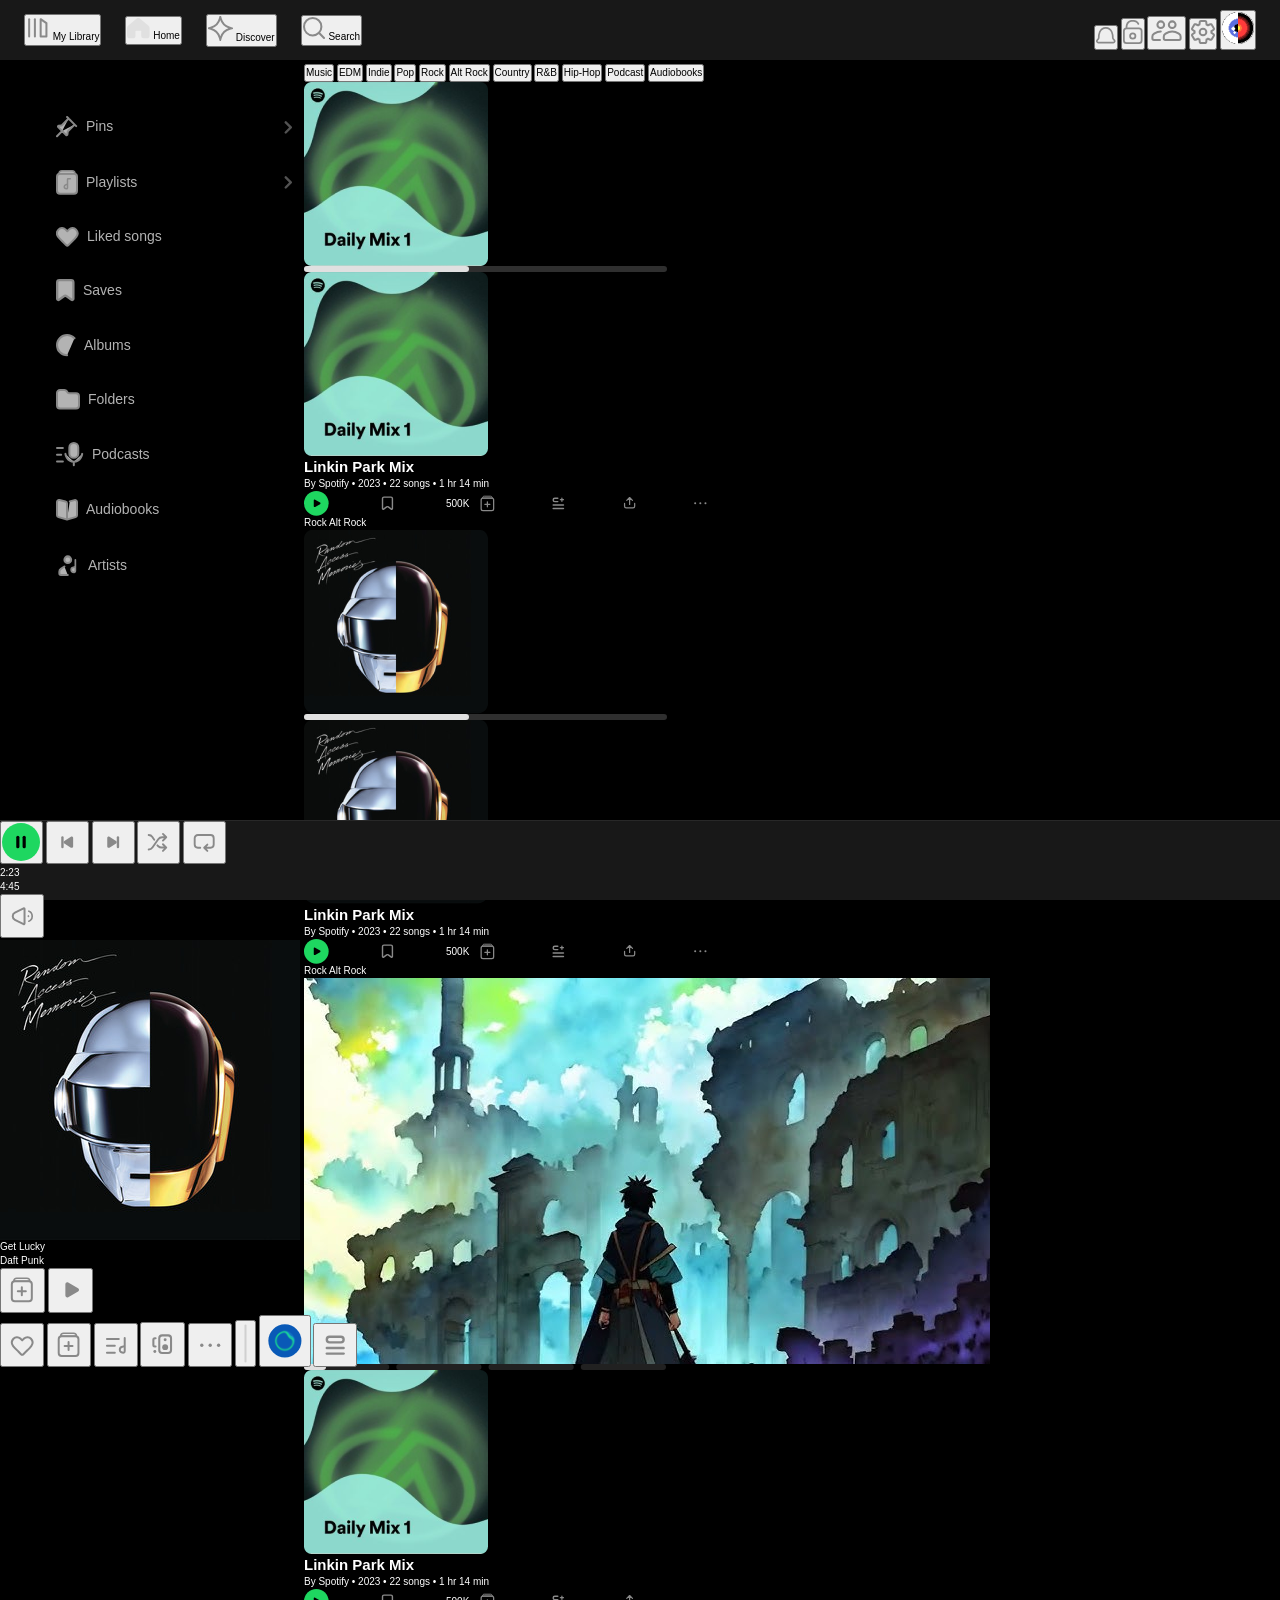
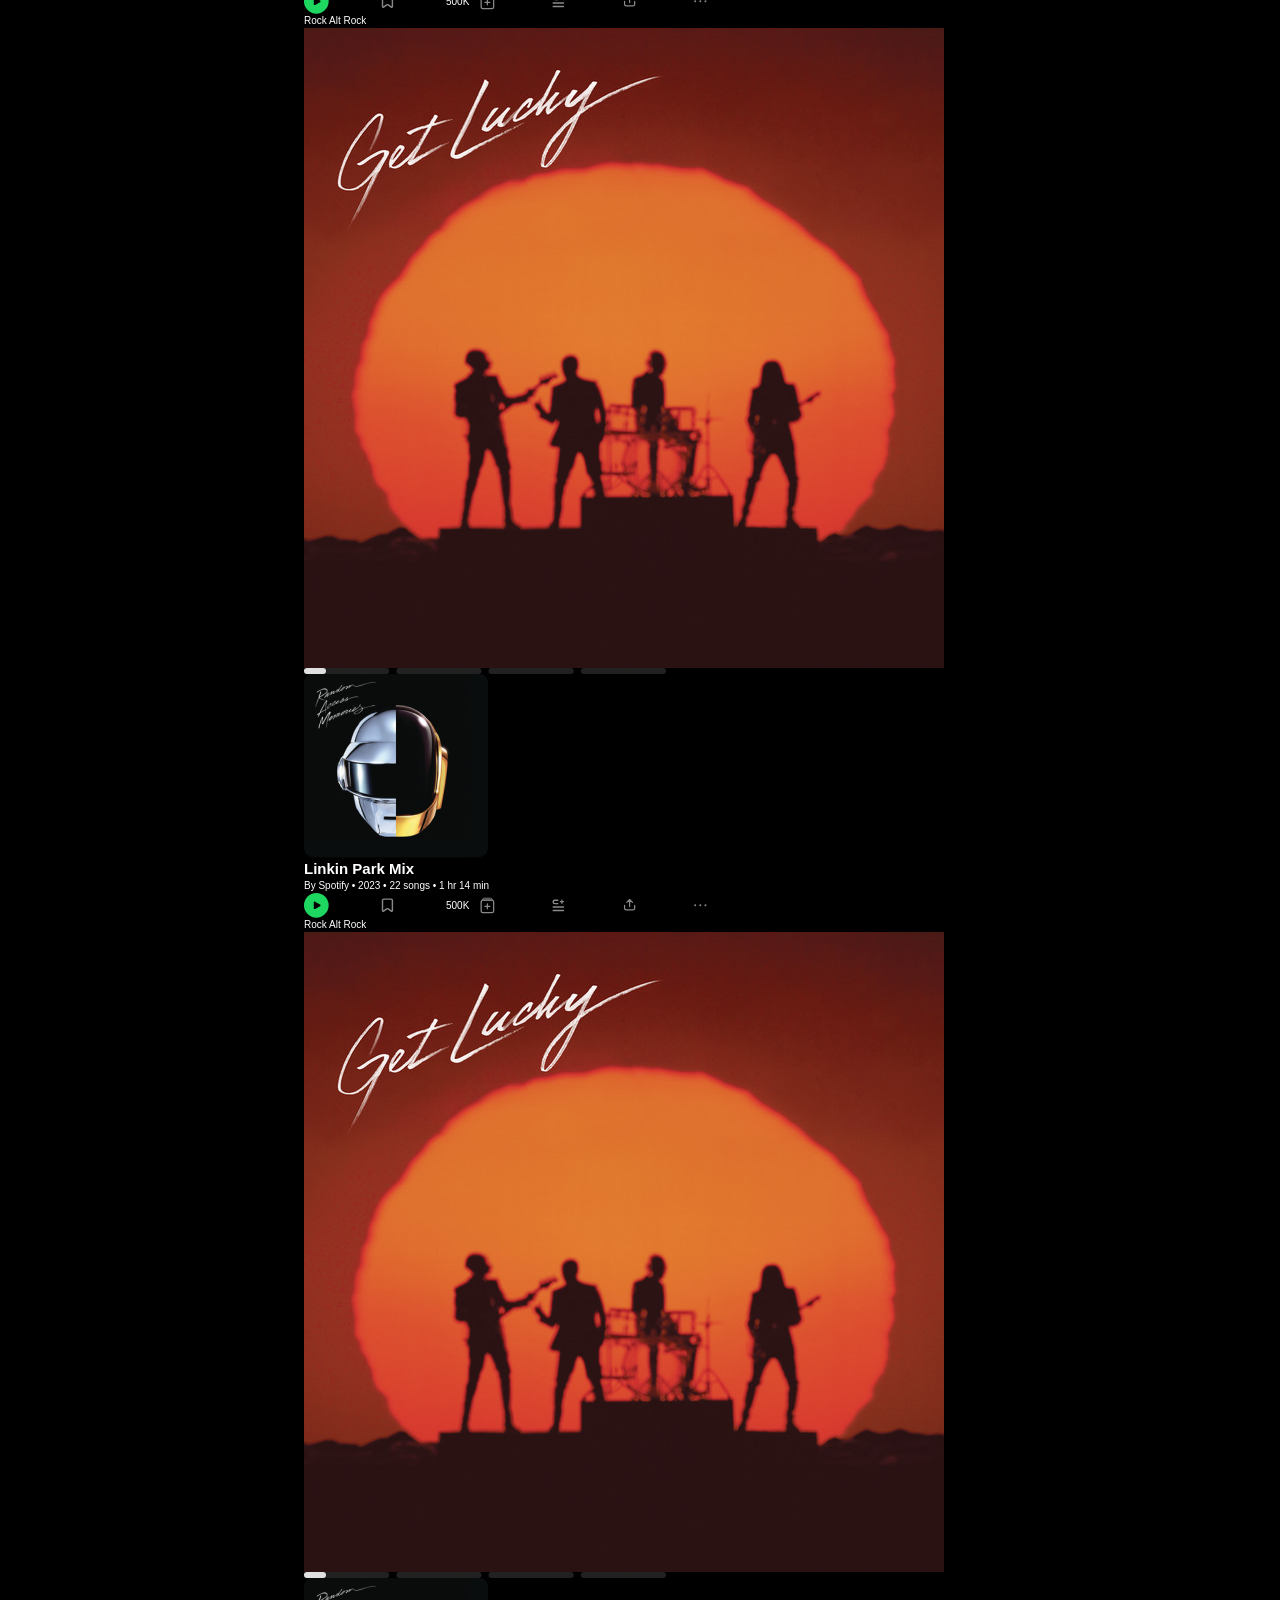
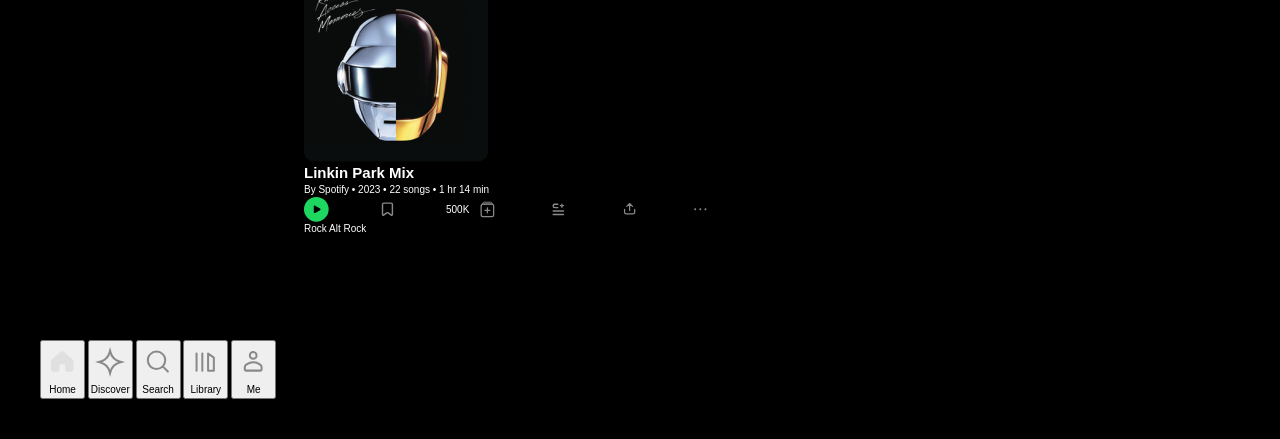
==== Discover.html @ 5c9a4690 "merge liked songs" ====
<!doctype html>
<html lang="en">

<head>
    <meta charset="UTF-8">
    <meta name="viewport" content="width=device-width, initial-scale=1.0">
    <title>Spotify Markup</title>
    <link rel="stylesheet" href="styles/main.css">
</head>

<body>

    <div class="app">
        <!-- header -->
        <header class="header">
            <nav class="header-nav">
                <ul class="header-list">

                    <li class="header-item">
                        <button class="header-button" onclick="window.location.href='MyLibrary.html'">
                            <span class="header-icon">
                                <svg width="24" height="24" viewBox="0 0 24 24" fill="none"
                                    xmlns="http://www.w3.org/2000/svg">
                                    <path d="M3.14307 3.14307V20.4299" stroke="#898989" stroke-width="2.02054"
                                        stroke-linecap="round" stroke-linejoin="round" />
                                    <path d="M8.9054 3.14307V20.4299" stroke="#898989" stroke-width="2.02054"
                                        stroke-linecap="round" stroke-linejoin="round" />
                                    <path d="M14.6676 20.4299V3.14307L20.4299 7.13234V20.4299H14.6676Z" stroke="#898989"
                                        stroke-width="2.02054" stroke-linecap="round" stroke-linejoin="round" />
                                </svg>
                                <span class=" header-text">My Library</span>
                            </span>
                        </button>
                    </li>

                    <li class="header-item">   
                        <button class="header-button" onclick="window.location.href='index.html'">
                            <span class="header-icon">
                                <svg width="23" height="21" viewBox="0 0 23 21" fill="none"
                                    xmlns="http://www.w3.org/2000/svg">
                                    <path
                                        d="M1.17865 9.98612V17.4946C1.17865 18.4245 1.93251 19.1784 2.86243 19.1784H6.23C6.79618 19.2071 7.27095 18.7557 7.27095 18.1888V13.2814C7.27095 12.3557 8.01818 11.6037 8.94384 11.5977L13.7314 11.5667C14.6655 11.5607 15.426 12.3163 15.426 13.2505V18.2717C15.426 18.7724 15.832 19.1784 16.3327 19.1784H19.7003C20.6302 19.1784 21.3841 18.4245 21.3841 17.4946V9.98612C21.3841 9.49083 21.166 9.02066 20.7879 8.70074L12.369 1.57704C11.7412 1.04583 10.8215 1.04583 10.1937 1.57704L1.77481 8.70074C1.39671 9.02066 1.17865 9.49083 1.17865 9.98612Z"
                                        fill="#E0E0E0" stroke="#E0E0E0" stroke-width="2.3573" stroke-linecap="round"
                                        stroke-linejoin="round" />
                                </svg>
                                <span class="header-text">Home</span>
                            </span>
                        </button>
                    </li>

                    <li class="header-item">
                        <button class="header-button" onclick="window.location.href='Discover.html'">
                            <span class="header-icon">
                                <svg width="25" height="25" viewBox="0 0 25 25" fill="none"
                                    xmlns="http://www.w3.org/2000/svg">
                                    <path
                                        d="M12.8042 21.8062C14.0298 17.441 17.441 14.0298 21.8062 12.8042L23.6011 12.3003L21.8062 11.7964C17.441 10.5708 14.0298 7.1596 12.8042 2.79443L12.3003 0.999512L11.7964 2.79443C10.5708 7.1596 7.1596 10.5708 2.79443 11.7964L0.999512 12.3003L2.79443 12.8042C7.1596 14.0298 10.5708 17.441 11.7964 21.8062L12.3003 23.6011L12.8042 21.8062Z"
                                        stroke="#898989" stroke-width="2" />
                                </svg>
                                <span class="header-text">Discover</span>
                            </span>
                        </button>
                    </li>

                    <li class="header-item">
                        <button class="header-button" onclick="window.location.href='search.html'">
                            <span class="header-icon">
                                <svg width="23" height="23" viewBox="0 0 23 23" fill="none"
                                    xmlns="http://www.w3.org/2000/svg">
                                    <path
                                        d="M15.9159 15.7929C17.4535 14.2244 18.4016 12.0759 18.4016 9.70591C18.4016 4.90343 14.5084 1.01025 9.70594 1.01025C4.90346 1.01025 1.01028 4.90343 1.01028 9.70591C1.01028 14.5084 4.90346 18.4016 9.70594 18.4016C12.1385 18.4016 14.3377 17.4027 15.9159 15.7929ZM15.9159 15.7929L21.0103 21.0103"
                                        stroke="#898989" stroke-width="2.02054" stroke-linecap="round" />
                                </svg>
                                <span class="header-text">Search</span>
                            </span>
                        </button>
                    </li>

                </ul>
            </nav>
            <div class="header-icons">
                <button class="icon-button">
                    <svg width="20" height="17" viewBox="0 0 20 17" fill="none" xmlns="http://www.w3.org/2000/svg">
                        <path
                            d="M17.305 15.575H2.24935C1.0597 15.575 0.409813 14.1875 1.17141 13.2736L2.42592 11.7682C2.64129 11.5097 2.74882 11.1829 2.74555 10.8465C2.7249 8.7271 3.09697 0.841919 9.77719 0.841919C16.4574 0.841919 16.8295 8.7271 16.8088 10.8465C16.8056 11.1829 16.9131 11.5097 17.1285 11.7682L18.383 13.2736C19.1446 14.1875 18.4947 15.575 17.305 15.575Z"
                            stroke="#898989" stroke-width="1.6838" stroke-linecap="round" stroke-linejoin="round" />
                    </svg>
                </button>

                <button class="icon-button lock-btn">
                    <svg width="20" height="24" viewBox="0 0 20 24" fill="none" xmlns="http://www.w3.org/2000/svg">
                        <path
                            d="M14.5457 4.26552C14.7544 4.70905 15.2832 4.89939 15.7267 4.69066C16.1702 4.48192 16.3606 3.95316 16.1518 3.50963L14.5457 4.26552ZM3.61666 7.98816C4.49277 7.84598 4.49283 7.84638 4.49289 7.84675C4.49291 7.84684 4.49296 7.84719 4.49299 7.84737C4.49305 7.84773 4.49309 7.84799 4.49312 7.84814C4.49316 7.84844 4.49314 7.84833 4.49306 7.84781C4.4929 7.84676 4.49249 7.84408 4.49187 7.83981C4.49063 7.83128 4.48854 7.81644 4.48589 7.79571C4.48057 7.75421 4.47303 7.68935 4.46549 7.60449C4.45037 7.43439 4.43548 7.18627 4.43819 6.88671C4.44366 6.28146 4.52078 5.49832 4.79016 4.73233C5.05715 3.97315 5.50453 3.25206 6.24453 2.71568C6.98229 2.18093 8.08614 1.77515 9.7633 1.77515V0C7.79098 0 6.30174 0.481792 5.20273 1.27839C4.10595 2.07338 3.47285 3.12744 3.11555 4.1434C2.76065 5.15256 2.66967 6.14457 2.66311 6.87067C2.6598 7.2368 2.67792 7.5434 2.69731 7.76162C2.70702 7.87092 2.71711 7.95861 2.72511 8.02113C2.72911 8.0524 2.7326 8.07743 2.73528 8.09577C2.73661 8.10494 2.73774 8.11244 2.73863 8.11822C2.73908 8.12111 2.73947 8.12357 2.73979 8.12559C2.73995 8.1266 2.74009 8.1275 2.74022 8.1283C2.74028 8.12869 2.74036 8.1292 2.74039 8.1294C2.74047 8.12989 2.74055 8.13034 3.61666 7.98816ZM9.7633 1.77515C11.2681 1.77515 12.31 2.10211 13.0382 2.55229C13.7643 3.00119 14.2364 3.60832 14.5457 4.26552L16.1518 3.50963C15.7204 2.59289 15.0353 1.70001 13.9716 1.0424C12.91 0.386066 11.5295 0 9.7633 0V1.77515Z"
                            fill="#898989" />
                        <path
                            d="M15.9763 8.43188H3.55029C2.07971 8.43188 0.887573 9.62403 0.887573 11.0946V20.4141C0.887573 21.8847 2.07971 23.0768 3.55029 23.0768H15.9763C17.4469 23.0768 18.639 21.8847 18.639 20.4141V11.0946C18.639 9.62403 17.4469 8.43188 15.9763 8.43188Z"
                            stroke="#898989" stroke-width="1.77515" />
                        <circle cx="9.76331" cy="15.9763" r="2.66272" stroke="#898989" stroke-width="1.77515" />
                    </svg>
                </button>

                <button class="icon-button">
                    <svg width="35" height="26" viewBox="0 0 35 26" fill="none" xmlns="http://www.w3.org/2000/svg">
                        <path
                            d="M26.5729 6.73524C26.5729 8.5951 25.0652 10.1028 23.2054 10.1028C21.3455 10.1028 19.8378 8.5951 19.8378 6.73524C19.8378 4.87539 21.3455 3.36768 23.2054 3.36768C25.0652 3.36768 26.5729 4.87539 26.5729 6.73524Z"
                            stroke="#898989" stroke-width="2.02054" />
                        <path
                            d="M16.286 15.8383L17.0358 15.3384C18.8628 14.1204 21.0095 13.4705 23.2053 13.4705C25.4012 13.4705 27.5478 14.1204 29.3749 15.3384L30.1247 15.8383C31.0615 16.4629 31.6242 17.5143 31.6242 18.6403V20.3178C31.6242 21.1858 30.9206 21.8894 30.0527 21.8894H23.2053H16.3579C15.49 21.8894 14.7864 21.1858 14.7864 20.3178V18.6403C14.7864 17.5143 15.3491 16.4629 16.286 15.8383Z"
                            stroke="#898989" stroke-width="2.02054" stroke-linecap="round" stroke-linejoin="round" />
                        <path
                            d="M15.1541 6.73524C15.1541 8.5951 13.6464 10.1028 11.7865 10.1028C9.92666 10.1028 8.41895 8.5951 8.41895 6.73524C8.41895 4.87539 9.92666 3.36768 11.7865 3.36768C13.6464 3.36768 15.1541 4.87539 15.1541 6.73524Z"
                            stroke="#898989" stroke-width="2.02054" />
                        <path
                            d="M11.7865 13.4705C9.59068 13.4705 7.44399 14.1204 5.61695 15.3384L4.86716 15.8383C3.93031 16.4629 3.36758 17.5143 3.36758 18.6403V20.3178C3.36758 21.1858 4.07118 21.8894 4.93912 21.8894H11"
                            stroke="#898989" stroke-width="2.02054" stroke-linecap="round" stroke-linejoin="round" />
                    </svg>
                </button>

                <button class="icon-button">
                    <svg width="24" height="24" viewBox="0 0 24 24" fill="none" xmlns="http://www.w3.org/2000/svg">
                        <path
                            d="M14.1164 1H9.88363C9.60145 1 9.35689 1.09167 9.14995 1.275C8.94302 1.45833 8.82074 1.6875 8.78312 1.9625L8.4445 4.52C8.19994 4.61167 7.96968 4.72167 7.75371 4.85C7.537 4.97833 7.32517 5.11583 7.11824 5.2625L4.66325 4.2725C4.39988 4.18083 4.13651 4.17167 3.87313 4.245C3.60976 4.31833 3.40283 4.47417 3.25233 4.7125L1.16418 8.26C1.01368 8.49833 0.966651 8.755 1.02309 9.03C1.07952 9.305 1.22062 9.525 1.44636 9.69L3.56273 11.2575C3.54392 11.3858 3.53451 11.5098 3.53451 11.6293V12.3718C3.53451 12.4906 3.54392 12.6142 3.56273 12.7425L1.44636 14.31C1.22062 14.475 1.07952 14.695 1.02309 14.97C0.966651 15.245 1.01368 15.5017 1.16418 15.74L3.25233 19.2875C3.38402 19.5442 3.58606 19.7048 3.85846 19.7693C4.13161 19.8331 4.39988 19.8192 4.66325 19.7275L7.11824 18.7375C7.32517 18.8842 7.54151 19.0217 7.76726 19.15C7.993 19.2783 8.21875 19.3883 8.4445 19.48L8.78312 22.0375C8.82074 22.3125 8.94302 22.5417 9.14995 22.725C9.35689 22.9083 9.60145 23 9.88363 23H14.1164C14.3986 23 14.6431 22.9083 14.85 22.725C15.057 22.5417 15.1793 22.3125 15.2169 22.0375L15.5555 19.48C15.8001 19.3883 16.0307 19.2783 16.2474 19.15C16.4634 19.0217 16.6748 18.8842 16.8818 18.7375L19.3368 19.7275C19.6001 19.8192 19.8635 19.8283 20.1269 19.755C20.3902 19.6817 20.5972 19.5258 20.7477 19.2875L22.8358 15.74C22.9863 15.5017 23.0334 15.245 22.9769 14.97C22.9205 14.695 22.7794 14.475 22.5536 14.31L20.4373 12.7425C20.4561 12.6142 20.4655 12.4906 20.4655 12.3718V11.6293C20.4655 11.5098 20.4467 11.3858 20.4091 11.2575L22.5254 9.69C22.7512 9.525 22.8923 9.305 22.9487 9.03C23.0051 8.755 22.9581 8.49833 22.8076 8.26L20.7195 4.74C20.569 4.50167 20.3575 4.34107 20.0851 4.2582C19.812 4.17607 19.5437 4.18083 19.2803 4.2725L16.8818 5.2625C16.6748 5.11583 16.4585 4.97833 16.2327 4.85C16.007 4.72167 15.7813 4.61167 15.5555 4.52L15.2169 1.9625C15.1793 1.6875 15.057 1.45833 14.85 1.275C14.6431 1.09167 14.3986 1 14.1164 1Z"
                            stroke="#898989" stroke-width="2" />
                        <circle cx="3.34783" cy="3.34783" r="3.34783" transform="matrix(1 0 0 -1 8.65216 15.3478)"
                            stroke="#898989" stroke-width="2" />
                    </svg>
                </button>

                <button class="icon-button">
                    <svg width="32" height="32" viewBox="0 0 32 32" fill="none" xmlns="http://www.w3.org/2000/svg"
                        xmlns:xlink="http://www.w3.org/1999/xlink">
                        <rect width="32" height="32" rx="16" fill="url(#pattern0_7919_2040)" />
                        <defs>
                            <pattern id="pattern0_7919_2040" patternContentUnits="objectBoundingBox" width="1"
                                height="1">
                                <use xlink:href="#image0_7919_2040" transform="scale(0.00208333)" />
                            </pattern>
                            <image id="image0_7919_2040" width="480" height="480" preserveAspectRatio="none"
                                xlink:href="[data-uri]" />
                        </defs>
                    </svg>
                </button>
            </div>
        </header>
        <div class="layout">
            <!-- Sidebar -->
            <aside class="sidebar">
                <nav class="sidebar-nav">
                    <ul class="sidebar-list">

                        <li class="sidebar-item">
                            <button class="sidebar-link">
                                <span class="sidebar-icon">
                                    <svg width="22" height="22" viewBox="0 0 22 22" fill="none"
                                        xmlns="http://www.w3.org/2000/svg">
                                        <path
                                            d="M12.6064 2.5178L11.0885 0.999964M12.6064 2.5178L5.90599 9.21819C5.78288 9.3413 5.62208 9.41961 5.44925 9.44062L2.69595 9.77532C2.05135 9.85367 1.78005 10.6401 2.23921 11.0992L6.16776 15.0278M12.6064 2.5178L18.6777 8.58914M20.1956 10.107L18.6777 8.58914M18.6777 8.58914L11.9773 15.2895C11.8542 15.4126 11.7759 15.5734 11.7549 15.7463L11.4202 18.4996C11.3418 19.1442 10.5555 19.4155 10.0963 18.9563L6.16776 15.0278M6.16776 15.0278L0.999964 20.1956"
                                            stroke="#898989" stroke-width="2" stroke-linecap="round"
                                            stroke-linejoin="round" />
                                    </svg>
                                </span>
                                <span class="sidebar-text">Pins</span>
                                <span class="sidebar-right-icon">
                                    <svg width="17" height="17" viewBox="0 0 17 17" fill="none"
                                        xmlns="http://www.w3.org/2000/svg">
                                        <path d="M6.73515 13.4703L11.7865 8.41898L6.73515 3.36763" stroke="#898989"
                                            stroke-width="2.3573" stroke-linecap="round" stroke-linejoin="round" />
                                    </svg>
                                </span>
                            </button>
                        </li>

                        <li class="sidebar-item">
                            <button class="sidebar-link playlist-toggle">
                                <span class="sidebar-icon">
                                    <svg width="22" height="25" viewBox="0 0 22 25" fill="none"
                                        xmlns="http://www.w3.org/2000/svg">
                                        <rect width="20" height="20" rx="3" transform="matrix(1 0 0 -1 1 23.75)"
                                            stroke="#898989" stroke-width="2" stroke-linejoin="round" />
                                        <path
                                            d="M3 3.75H19C19 2.09315 17.6569 0.75 16 0.75H6C4.34315 0.75 3 2.09315 3 3.75Z"
                                            stroke="#898989" stroke-width="1.5" stroke-linejoin="round" />
                                        <path
                                            d="M11.5126 14.7059V9.375C11.5126 9.02982 11.7924 8.75 12.1376 8.75H14.254M11.5126 14.7059V17.7229C11.5126 18.2777 11.1187 18.7612 10.564 18.7489C9.60204 18.7275 8.25403 18.3937 8.25403 16.6912C8.25403 14.0441 11.5126 14.7059 11.5126 14.7059Z"
                                            stroke="#898989" stroke-width="1.5" stroke-linecap="round"
                                            stroke-linejoin="round" />
                                    </svg>
                                </span>
                                <span class="sidebar-text">Playlists</span>
                                <span class="sidebar-right-icon">
                                    <svg width="17" height="17" viewBox="0 0 17 17" fill="none"
                                        xmlns="http://www.w3.org/2000/svg">
                                        <path d="M6.73515 13.4703L11.7865 8.41898L6.73515 3.36763" stroke="#898989"
                                            stroke-width="2.3573" stroke-linecap="round" stroke-linejoin="round" />
                                    </svg>
                                </span>
                            </button>
                            <ul class="sidebar-submenu">

                                <li class="submenu-item">
                                    <img src="./assets/icons/sidebar 2.svg">
                                    <span>Chill stuff</span>
                                </li>

                                <li class="submenu-item">
                                    <img src="./assets/icons/sidebar 2.svg">
                                    <span>Rock n Roll</span>
                                </li>

                                <li class="submenu-item">
                                    <img src="./assets/icons/sidebar 2.svg">
                                    <span>The Jux Box</span>
                                </li>

                                <li class="submenu-item">
                                    <img src="./assets/icons/sidebar 2.svg">
                                    <span>Selected Linkin Park</span>
                                </li>

                                <li class="submenu-item">
                                    <img src="./assets/icons/sidebar 2.svg">
                                    <span>Vibe</span>
                                </li>

                            </ul>

                        <li class="sidebar-item">
                            <button class="sidebar-link" onclick="window.location.href='liked-song.html'"> 
                                <span class="sidebar-icon">
                                    <svg width="23" height="20" viewBox="0 0 23 20" fill="none"
                                        xmlns="http://www.w3.org/2000/svg">
                                        <path
                                            d="M13.1336 2.36517L11.2698 4.17112L9.40593 2.36518C7.45157 0.471504 4.31642 0.57606 2.49256 2.59574C0.7228 4.55551 0.47915 7.49092 2.08172 9.58963C2.27865 9.84753 2.47228 10.0945 2.65656 10.3206C3.823 11.7515 6.36801 14.2505 7.64315 15.5916C8.58524 16.5824 9.43207 17.4087 10.07 18.0106C10.7438 18.6462 11.7837 18.6323 12.4587 17.9981C13.6351 16.8927 15.439 15.171 16.7097 13.8346C17.9848 12.4935 18.7165 11.7515 19.883 10.3206C20.0672 10.0945 20.2609 9.84753 20.4578 9.58963C22.0604 7.49092 21.8167 4.55551 20.047 2.59574C18.2231 0.57606 15.088 0.471502 13.1336 2.36517Z"
                                            stroke="#898989" stroke-width="2.02054" stroke-linecap="round"
                                            stroke-linejoin="round" />
                                    </svg>
                                </span>
                                <span class="sidebar-text">Liked songs</span>
                            </button>
                        </li>

                        <li class="sidebar-item">
                            <button class="sidebar-link">
                                <span class="sidebar-icon">
                                    <svg width="19" height="23" viewBox="0 0 19 23" fill="none"
                                        xmlns="http://www.w3.org/2000/svg">
                                        <path
                                            d="M1.15979 3.47961V19.7834C1.15979 20.7268 2.22612 21.2756 2.99379 20.7272L7.93045 17.201C8.737 16.6249 9.82049 16.6249 10.627 17.201L15.5637 20.7272C16.3314 21.2756 17.3977 20.7268 17.3977 19.7834V3.47961C17.3977 2.19848 16.3591 1.15991 15.078 1.15991H3.47949C2.19836 1.15991 1.15979 2.19848 1.15979 3.47961Z"
                                            stroke="#898989" stroke-width="2.3197" />
                                    </svg>
                                </span>
                                <span class="sidebar-text">Saves</span>
                            </button>
                        </li>

                        <li class="sidebar-item">
                            <button class="sidebar-link">
                                <span class="sidebar-icon">
                                    <svg width="20" height="23" viewBox="0 0 20 23" fill="none"
                                        xmlns="http://www.w3.org/2000/svg">
                                        <circle cx="11.1131" cy="11.1131" r="2.75528" stroke="#898989"
                                            stroke-width="2.02054" />
                                        <path
                                            d="M11.113 21.2157C5.53339 21.2157 1.01025 16.6925 1.01025 11.113C1.01025 5.53339 5.53339 1.01025 11.113 1.01025C14.0256 1.01025 16.6503 2.24282 18.4941 4.21481"
                                            stroke="#898989" stroke-width="2.02054" stroke-linecap="round" />
                                    </svg>
                                </span>
                                <span class="sidebar-text">Albums</span>
                            </button>
                        </li>

                        <li class="sidebar-item">
                            <button class="sidebar-link">
                                <span class="sidebar-icon">
                                    <svg width="24" height="21" viewBox="0 0 24 21" fill="none"
                                        xmlns="http://www.w3.org/2000/svg">
                                        <path
                                            d="M23 16.5C23 18.1569 21.6569 19.5 20 19.5H4C2.34315 19.5 1 18.1569 1 16.5V4.3V4C1 2.34314 2.34315 1 4 1H8.35962C9.38179 1 10.3336 1.52046 10.8853 2.381L11.2301 2.919C11.7818 3.77954 12.7336 4.3 13.7558 4.3H20C21.6569 4.3 23 5.64315 23 7.3V16.5Z"
                                            stroke="#898989" stroke-width="2" stroke-linejoin="round" />
                                    </svg>
                                </span>
                                <span class="sidebar-text">Folders</span>
                            </button>
                        </li>

                        <li class="sidebar-item">
                            <button class="sidebar-link">
                                <span class="sidebar-icon">
                                    <svg width="28" height="25" viewBox="0 0 28 25" fill="none"
                                        xmlns="http://www.w3.org/2000/svg">
                                        <path
                                            d="M13.3611 5.45512V11.3846C13.3611 13.8406 15.3521 15.8316 17.8082 15.8316C20.2642 15.8316 22.2552 13.8406 22.2552 11.3846V10.3963V5.45513C22.2552 2.99908 20.2642 1.00806 17.8082 1.00806C15.3521 1.00806 13.3611 2.99907 13.3611 5.45512Z"
                                            stroke="#898989" stroke-width="2.016" stroke-linecap="round" />
                                        <path
                                            d="M9.40808 11.8784C9.40808 11.8784 10.3963 19.7843 17.8081 19.7843M17.8081 19.7843C25.2199 19.7843 26.2081 11.8784 26.2081 11.8784M17.8081 19.7843V23.2432"
                                            stroke="#898989" stroke-width="2.016" stroke-linecap="round" />
                                        <path d="M1.00806 6.0481H6.88807" stroke="#898989" stroke-width="2.016"
                                            stroke-linecap="round" />
                                        <path d="M1.00806 12.7681H5.20807" stroke="#898989" stroke-width="2.016"
                                            stroke-linecap="round" />
                                        <path d="M1.00806 19.488H6.88807" stroke="#898989" stroke-width="2.016"
                                            stroke-linecap="round" />
                                    </svg>
                                </span>
                                <span class="sidebar-text">Podcasts</span>
                            </button>
                        </li>

                        <li class="sidebar-item">
                            <button class="sidebar-link">
                                <span class="sidebar-icon">
                                    <svg width="22" height="22" viewBox="0 0 22 22" fill="none"
                                        xmlns="http://www.w3.org/2000/svg">
                                        <path
                                            d="M11 20.4829L2.4624 18.1003C1.59791 17.8591 1 17.0715 1 16.1739V3.0014C1 1.71383 2.19893 0.761731 3.45303 1.05338L9.45303 2.44873C10.3589 2.6594 11 3.4667 11 4.39674V20.4829ZM11 20.4829L19.5376 18.1003C20.4021 17.8591 21 17.0715 21 16.1739V3.0654C21 1.75774 19.7657 0.801847 18.4996 1.129L13.8 2.34338"
                                            stroke="#898989" stroke-width="2" stroke-linecap="round"
                                            stroke-linejoin="round" />
                                    </svg>
                                </span>
                                <span class="sidebar-text">Audiobooks</span>
                            </button>
                        </li>

                        <li class="sidebar-item">
                            <button class="sidebar-link">
                                <span class="sidebar-icon">
                                    <svg width="24" height="26" viewBox="0 0 24 26" fill="none"
                                        xmlns="http://www.w3.org/2000/svg">
                                        <path
                                            d="M15.1541 6.73524C15.1541 8.5951 13.6464 10.1028 11.7865 10.1028C9.92666 10.1028 8.41895 8.5951 8.41895 6.73524C8.41895 4.87539 9.92666 3.36768 11.7865 3.36768C13.6464 3.36768 15.1541 4.87539 15.1541 6.73524Z"
                                            stroke="#898989" stroke-width="2.02054" />
                                        <path
                                            d="M8.41891 13.4705L4.86713 15.8383C3.93028 16.4629 3.36755 17.5143 3.36755 18.6403V20.3178C3.36755 21.1858 4.07115 21.8894 4.93909 21.8894H11.7865"
                                            stroke="#898989" stroke-width="2.02054" stroke-linecap="round"
                                            stroke-linejoin="round" />
                                        <path
                                            d="M19.3635 6.73535V14.3124M19.3635 14.3124V18.0754C19.3635 18.8245 18.83 19.4779 18.0813 19.4543C16.843 19.4153 15.1541 18.9712 15.1541 16.8381C15.1541 13.4705 19.3635 14.3124 19.3635 14.3124Z"
                                            stroke="#898989" stroke-width="1.68378" stroke-linecap="round"
                                            stroke-linejoin="round" />
                                    </svg>
                                </span>
                                <span class="sidebar-text">Artists</span>
                            </button>
                        </li>

                    </ul>
                </nav>
            </aside>

            <!-- main -->
            <div class="main">
                <!-- scrollable -->
                <main class="content">
                    <!-- filters 
                    <div class="filters">
                        <button class="chip chip-active">All</button>
                        <button class="chip">Music</button>
                        <button class="chip">Podcasts</button>
                        <button class="chip">Audiobooks</button>
                    </div> -->

                    <!-- section -->
                    <section class="discover">
                            <div class="discover-header">
                                <button class="category active">Music</button>
                                <button class="category">EDM</button>
                                <button class="category">Indie</button>
                                <button class="category">Pop</button>
                                <button class="category">Rock</button>
                                <button class="category">Alt Rock</button>
                                <button class="category">Country</button>
                                <button class="category">R&B</button>
                                <button class="category">Hip-Hop</button>
                                <button class="category">Podcast</button>
                                <button class="category">Audiobooks</button>
                            </div>


                            <div class="discover-card">

                                <!-- left image -->
                                <div class="discover-image">
                                    <img src="assets/images/discover 2.png" alt="discover">

                                    <img src="/assets/icons/line-discover.svg" class="line-icon" alt="line">
                                </div>

                                <!-- right playlist info -->
                                <div class="discover-info">

                                    <div class="playlist">
                                        <img class="cover" src="assets/images/discover 2.png" alt="playlist">

                                        <div class="text">
                                            <h1>Linkin Park Mix</h1>
                                            <p>By <span class="bold-text">Spotify</span> • 2023 • 22 songs • 1 hr 14 min
                                            </p>

                                            <div class="actions">
                                                <img src="/assets/icons/discover-cover1.svg">
                                                <img src="/assets/icons/discover-cover2.svg">
                                                <span>500K</span>
                                                <img src="assets/icons/discover-cover3.svg">
                                                <img src="assets/icons/discover-cover4.svg">
                                                <img src="assets/icons/discover-cover5.svg">
                                                <img src="assets/icons/discover-cover6.svg">
                                            </div>

                                            <div class="tags">
                                                <span>Rock</span>
                                                <span>Alt Rock</span>
                                            </div>
                                        </div>
                                    </div>
                                </div>

                            </div>

                            <div class="discover-card">
                                <div class="discover-image">
                                    <img src="assets/images/discover 4.png" alt="discover">
                                    <img src="assets/icons/line-discover.svg" class="line-icon" alt="line">
                                </div>

                                <!-- right playlist info -->
                                <div class="discover-info">

                                    <div class="playlist">
                                        <img class="cover" src="assets/images/discover 4.png" alt="playlist">

                                        <div class="text">
                                            <h1>Linkin Park Mix</h1>
                                            <p>By <span class="bold-text">Spotify</span> • 2023 • 22 songs • 1 hr 14 min
                                            </p>

                                            <div class="actions">
                                                <img src="/assets/icons/discover-cover1.svg">
                                                <img src="/assets/icons/discover-cover2.svg">
                                                <span>500K</span>
                                                <img src="assets/icons/discover-cover3.svg">
                                                <img src="assets/icons/discover-cover4.svg">
                                                <img src="assets/icons/discover-cover5.svg">
                                                <img src="assets/icons/discover-cover6.svg">
                                            </div>

                                            <div class="tags">
                                                <span>Rock</span>
                                                <span>Alt Rock</span>
                                            </div>
                                        </div>
                                    </div>
                                </div>

                            </div>

                            <div class="discover-card">
                                <div class="discover-image">
                                    <img src="assets/images/discover 1.png" alt="discover">
                                    <img src="assets/icons/discover lines.svg" class="line-icon" alt="line">
                                </div>

                                <!-- right playlist info -->
                                <div class="discover-info">

                                    <div class="playlist">
                                        <img class="cover" src="assets/images/discover 2.png" alt="playlist">

                                        <div class="text">
                                            <h1>Linkin Park Mix</h1>
                                            <p>By <span class="bold-text">Spotify</span> • 2023 • 22 songs • 1 hr 14 min
                                            </p>

                                            <div class="actions">
                                                <img src="/assets/icons/discover-cover1.svg">
                                                <img src="/assets/icons/discover-cover2.svg">
                                                <span>500K</span>
                                                <img src="assets/icons/discover-cover3.svg">
                                                <img src="assets/icons/discover-cover4.svg">
                                                <img src="assets/icons/discover-cover5.svg">
                                                <img src="assets/icons/discover-cover6.svg">
                                            </div>

                                            <div class="tags">
                                                <span>Rock</span>
                                                <span>Alt Rock</span>
                                            </div>
                                        </div>
                                    </div>
                                </div>

                            </div>
                            <div class="discover-card">

                                <div class="discover-image">
                                    <img src="assets/images/discover 3.png" alt="">
                                    <img src="assets/icons/discover lines.svg" class="line-icon" alt="line">
                                </div>

                                <!-- right playlist info -->
                                <div class="discover-info">

                                    <div class="playlist">
                                        <img class="cover" src="assets/images/discover 4.png" alt="playlist">

                                        <div class="text">
                                            <h1>Linkin Park Mix</h1>
                                            <p>By <span class="bold-text">Spotify</span> • 2023 • 22 songs • 1 hr 14 min
                                            </p>

                                            <div class="actions">
                                                <img src="/assets/icons/discover-cover1.svg">
                                                <img src="/assets/icons/discover-cover2.svg">
                                                <span>500K</span>
                                                <img src="assets/icons/discover-cover3.svg">
                                                <img src="assets/icons/discover-cover4.svg">
                                                <img src="assets/icons/discover-cover5.svg">
                                                <img src="assets/icons/discover-cover6.svg">
                                            </div>

                                            <div class="tags">
                                                <span>Rock</span>
                                                <span>Alt Rock</span>
                                            </div>
                                        </div>
                                    </div>

                                </div>


                            </div>

                            <div class="discover-card">

                                <div class="discover-image">
                                    <img src="assets/images/discover 3.png" alt="">
                                    <img src="assets/icons/discover lines.svg" class="line-icon" alt="line">
                                </div>

                                <!-- right playlist info -->
                                <div class="discover-info">

                                    <div class="playlist">
                                        <img class="cover" src="assets/images/discover 4.png" alt="playlist">

                                        <div class="text">
                                            <h1>Linkin Park Mix</h1>
                                            <p>By Spotify • 2023 • 22 songs • 1 hr 14 min</p>

                                            <div class="actions">
                                                <img src="/assets/icons/discover-cover1.svg">
                                                <img src="/assets/icons/discover-cover2.svg">
                                                <span>500K</span>
                                                <img src="assets/icons/discover-cover3.svg">
                                                <img src="assets/icons/discover-cover4.svg">
                                                <img src="assets/icons/discover-cover5.svg">
                                                <img src="assets/icons/discover-cover6.svg">
                                            </div>

                                            <div class="tags">
                                                <span>Rock</span>
                                                <span>Alt Rock</span>
                                            </div>
                                        </div>
                                    </div>

                                </div>


                            </div>
                    </section>
                </main>
            </div>
        </div>
    </div>

    <!-- player -->
    <footer class="player">
        <!-- left -->
        <div class="player-left">

            <div class="player-controls">
                <button class="play-btn">
                    <img src="./assets/icons/icons big.svg" alt="Play icon">
                </button>

                <button class="control-btn">
                    <img src="./assets/icons/icons big 1.svg" alt="Play icon">
                </button>

                <button class="control-btn">
                    <img src="./assets/icons/icons big 2.svg" alt="Play icon">
                </button>

                <button class="control-btn">
                    <img src="./assets/icons/icons big 3.svg" alt="Play icon">
                </button>

                <button class="control-btn">
                    <img src="./assets/icons/icons big 4.svg" alt="Play icon">
                </button>

                <div class="progress-wrapper">
                    <span class="time">2:23</span>
                    <div class="progress-bar">
                        <div class="progress"></div>
                    </div>
                    <span class="time">4:45</span>
                </div>
                <button class="control-btn">
                    <img src="./assets/icons/icons big 5.svg" alt="Play icon">
                </button>
            </div>
        </div>
        <!-- center-->
        <div class="player-center">
    <img src="./assets/images/player.png" alt="cover" class="player-cover">
    <div class="player-info">
      <div class="song-title">Get Lucky</div>
      <div class="song-artist">Daft Punk</div>
    </div>
      <button class="control-btn">
        <img src="./assets/icons/add.svg">
      </button>

      <button class="control-btn">
        <img src="./assets/icons/play.svg">
      </button>
    </div>
 

        <!-- RIGHT -->

        <div class="player-right">
            <button class="control-btn">
                <img src="./assets/icons/icons big 6.svg" alt="Play icon">
            </button>

            <button class="control-btn">
                <img src="./assets/icons/pc-playlist 2.svg" alt="Play icon">
            </button>
            <button class="control-btn">
                <img src="./assets/icons/pc-lyrics 3.svg" alt="Play icon">
            </button>
            <button class="control-btn">
                <img src="./assets/icons/icons big 7.svg" alt="Play icon">
            </button>
            <button class="control-btn">
                <img src="./assets/icons/pc-playing-5.svg" alt="Play icon">
            </button>
            <button class="control-btn">
                <img src="./assets/icons/Frame 6.svg" alt="Play icon">
            </button>
            <button class="control-btn">
                <img src="./assets/icons/DJ 7.svg" alt="Play icon">
            </button>
            <button class="control-btn">
                <img src="./assets/icons/pc-queue 8.svg" alt="Play icon">
            </button>

        </div>

    </footer>
<nav class="mobile-nav">

  <button class="mobile-nav-item active" onclick="window.location.href='index.html'">
    <img src="./assets/icons/header 2.svg">
    <span>Home</span>
  </button>

  <button class="mobile-nav-item" onclick="window.location.href='Discover.html'">
    <img src="./assets/icons/header 3.svg">
    <span>Discover</span>
  </button>

  <button class="mobile-nav-item" onclick="window.location.href='search.html'">
    <img src="./assets/icons/search.svg">
    <span>Search</span>
  </button>

  <button class="mobile-nav-item" onclick="window.location.href='MyLibrary.html'">
    <img src="./assets/icons/header 1.svg">
    <span>Library</span>
  </button>

  <button class="mobile-nav-item">
    <img src="./assets/icons/Me.svg">
    <span>Me</span>
  </button>

</nav>
</body>

</html>
<script src="./js/app.js"></script>
---- styles/main.css ----
*,
*::before,
*::after {
  box-sizing: border-box;
  margin: 0;
  padding: 0;
}

html {
  font-size: 62.5%;
}

body {
  font-family: Arial, sans-serif;
  background-color: #121212;
  color: #ffffff;
}

a {
  text-decoration: none;
  color: inherit;
}

ul {
  list-style: none;
}

img {
  max-width: 100%;
  display: block;
}

button,
input,
textarea {
  font: inherit;
}

html {
  font-size: 62.5%;
}

body {
  font-family: "Arial", sans-serif;
  background-color: #121212;
  color: #ffffff;
  line-height: 1.4;
}

.app {
  min-height: 100vh;
  display: flex;
  flex-direction: column;
}

.layout {
  display: flex;
  flex: 1;
}

.header {
  position: fixed;
  top: 0;
  left: 0;
  width: 100%;
  height: 6rem;
  background-color: #000000;
}

.sidebar {
  display: flex;
  flex-direction: column;
  flex: 0 0 24rem;
  width: 24rem;
  background-color: #000000;
}

.main {
  flex: 1;
  display: flex;
  flex-direction: column;
  padding-bottom: 8rem;
}

.content {
  flex: 1;
  overflow-y: auto;
  padding: 2.4rem;
}

.player {
  position: fixed;
  bottom: 0;
  left: 0;
  width: 100%;
  height: 8rem;
  background-color: #181818;
  border-top: 0.1rem solid #282828;
}

@media (min-width: 1200px) {
  .layout {
    display: flex;
  }
}
.header {
  display: flex;
  justify-content: space-between;
  align-items: center;
  padding: 1.6rem 2.4rem;
  background-color: #181818;
}

.header-list {
  display: flex;
  align-items: center;
  gap: 2.4rem;
}

.header-left {
  width: 24rem;
}

.header-center {
  margin-right: 2.4rem;
}

.header-right {
  display: flex;
  gap: 1.6rem;
}

.header-nav {
  display: flex;
  gap: 2.4rem;
}

.nav-link {
  color: #b3b3b3;
  font-size: 1.4rem;
  text-decoration: none;
  transition: color 0.2s ease;
}

.nav-link:hover {
  color: #ffffff;
}

.nav-link.active {
  color: #ffffff;
  font-weight: 600;
}

.icon-btn {
  display: flex;
  align-items: center;
  gap: 0.6rem;
  background: transparent;
  border: none;
  cursor: pointer;
}
.icon-btn:hover {
  color: #ffffff;
}

.sidebar {
  background: #000000;
  width: 24rem;
  padding-top: 6rem;
}
.sidebar .sidebar-nav {
  margin-bottom: 2.4rem;
}
.sidebar button.sidebar-list {
  display: flex;
  flex-direction: column;
  gap: 1.6rem;
}
.sidebar .sidebar-item {
  list-style: none;
}
.sidebar .sidebar-link {
  all: unset;
  display: flex;
  align-items: center;
  justify-content: space-between;
  width: 100%;
  padding: 1.6rem 1.6rem;
  border-radius: 0.4rem;
  background: transparent;
  border: none;
  box-shadow: none;
  outline: none;
  color: #b3b3b3;
  font-size: 1.4rem;
  cursor: pointer;
  transition: 0.2s ease;
}
.sidebar .sidebar-link:hover {
  color: #ffffff;
}
.sidebar .sidebar-icon svg {
  fill: #b3b3b3;
  transition: 0.2s;
  margin-right: 0.8rem;
}
.sidebar .sidebar-link:hover .sidebar-icon svg {
  fill: #1db954;
}
.sidebar .sidebar-icon,
.sidebar .sidebar-right-icon {
  display: flex;
  align-items: center;
}
.sidebar .sidebar-icon img,
.sidebar .sidebar-right-icon img {
  display: block;
  width: 2.2rem;
  height: 2.2rem;
  opacity: 0.6;
  transition: 0.2s ease;
}
.sidebar button.sidebar-link:hover img {
  opacity: 1;
}
.sidebar .sidebar-icon img {
  margin-right: 0.8rem;
}
.sidebar .sidebar-text {
  flex: 1;
  text-align: left;
  overflow: hidden;
  text-overflow: ellipsis;
  white-space: nowrap;
}
.sidebar .sidebar-right-icon {
  opacity: 0.6;
  margin-left: auto;
}

.sidebar-item {
  position: relative;
}
.sidebar-item .sidebar-submenu {
  display: none;
  flex-direction: column;
  padding-left: 2rem;
  margin-top: 0.5rem;
}
.sidebar-item:hover .sidebar-submenu {
  display: flex;
}
.sidebar-item .sidebar-right-icon img {
  transition: transform 0.3s;
}
.sidebar-item:hover .sidebar-right-icon img {
  transform: rotate(90deg);
}

.submenu-item {
  display: flex;
  align-items: center;
  gap: 0.5rem;
  padding: 0.3rem 0;
  font-size: 1.3rem;
  color: #b3b3b3;
}
.submenu-item:hover {
  color: #ffffff;
}

body {
  background: #000000;
  color: #ffffff;
  padding: 4rem;
}

.container {
  width: 100%;
  max-width: 100%;
}

.toolbar {
  display: flex;
  justify-content: space-between;
  align-items: center;
  margin-bottom: 2rem;
  color: #b3b3b3;
}

.left-icons img {
  font-size: 1.4rem;
  cursor: pointer;
}

.right-icons {
  display: flex;
  align-items: center;
  gap: 2rem;
  font-size: 1.4rem;
}

.right-icons img {
  cursor: pointer;
}

.recent {
  display: flex;
  align-items: center;
  gap: 0.6rem;
}

.filter {
  position: relative;
  display: inline-block;
}

.filter-all {
  display: flex;
  align-items: center;
  gap: 0.6rem;
  cursor: pointer;
}

.filter-menu {
  position: absolute;
  top: 100%;
  right: 0;
  background: #121212;
  padding: 1rem;
  border-radius: 0.8rem;
  list-style: none;
  display: none;
}

.filter-menu li {
  padding: 0.5rem 1rem;
  cursor: pointer;
  color: #ffffff;
}

.filter-menu li:hover {
  background: #242424;
}

.filter:hover .filter-menu {
  display: block;
}

.filter-menu hr {
  border: none;
  border-top: 1px solid #242424;
  margin: 1rem 0;
}

.group-toggle {
  display: flex;
  justify-content: space-between;
  align-items: center;
}

.group-li {
  color: #ffffff;
}

.switch {
  width: 4rem;
  height: 2rem;
  background: #282828;
  border-radius: 2rem;
  position: relative;
  cursor: pointer;
}

.slider {
  width: 1.6rem;
  height: 1.6rem;
  background: #ffffff;
  border-radius: 50%;
  position: absolute;
  top: 0.4rem;
  left: 0.4rem;
  transition: 0.3s;
}

.group-toggle:hover .switch {
  background: #1db954;
}

.group-toggle:hover .slider {
  transform: translateX(1.6rem);
}

.playlist {
  width: 100%;
  max-width: 100%;
  border-collapse: collapse;
}

th {
  color: #b3b3b3;
  font-size: 1.8rem;
  text-align: left;
  padding-bottom: 1.5rem;
  border-bottom: 1px solid #282828;
}

td {
  font-size: 1.4rem;
  padding: 1rem 1rem;
  vertical-align: middle;
}

.song-row {
  transition: background 0.3s;
  cursor: pointer;
}

.song-row:hover {
  background-color: #242424;
  border-bottom: 1px solid #181818;
}

.song {
  display: flex;
  align-items: center;
  gap: 1rem;
}

.song img {
  width: 4rem;
  height: 4rem;
  -o-object-fit: cover;
     object-fit: cover;
}

.title {
  margin: 0;
  font-size: 1.6rem;
}

.artist {
  font-size: 1.4rem;
  color: #b3b3b3;
}

.heart-actions {
  display: flex;
  align-items: center;
  gap: 0.5rem;
}

.actions {
  display: flex;
  align-items: center;
  gap: 0.6rem;
  width: 100%;
  padding-right: 4rem;
}

.actions img {
  width: 2.5rem;
  height: 2.5rem;
  cursor: pointer;
  transition: transform 0.2s;
  margin-right: 4rem;
}

.actions img:hover {
  transform: scale(1.2);
}

.like-btn {
  cursor: pointer;
  width: 2rem;
  height: 2rem;
}

.play-circle {
  display: inline-block;
  width: 2.5rem;
  height: 2.5rem;
  border: 2px solid #b3b3b3;
  border-radius: 50%;
  cursor: pointer;
  transition: background 0.3s, border-color 0.3s;
  position: relative;
  margin-left: auto;
}

.play-circle.active {
  background-color: #1db954;
  border-color: #1db954;
}

.card-list {
  display: flex;
  gap: 1.6rem;
  overflow-x: auto;
  padding-bottom: 0.8rem;
}

.card {
  min-width: 16rem;
  background-color: #181818;
  padding: 1.6rem;
  border-radius: 0.8rem;
  flex-shrink: 0;
}

.card-image {
  width: 100%;
  border-radius: 0.4rem;
  margin-bottom: 0.8rem;
}

.card-title {
  font-size: 1.4rem;
  margin-bottom: 0.4rem;
}

.card-subtitle {
  font-size: 1.2rem;
  color: #b3b3b3;
}

@media (min-width: 1200px) {
  .card-list {
    display: grid;
    grid-template-columns: repeat(6, 1fr);
    gap: 2.4rem;
    overflow: visible;
  }
  .card {
    min-width: auto;
  }
}/*# sourceMappingURL=main.css.map */
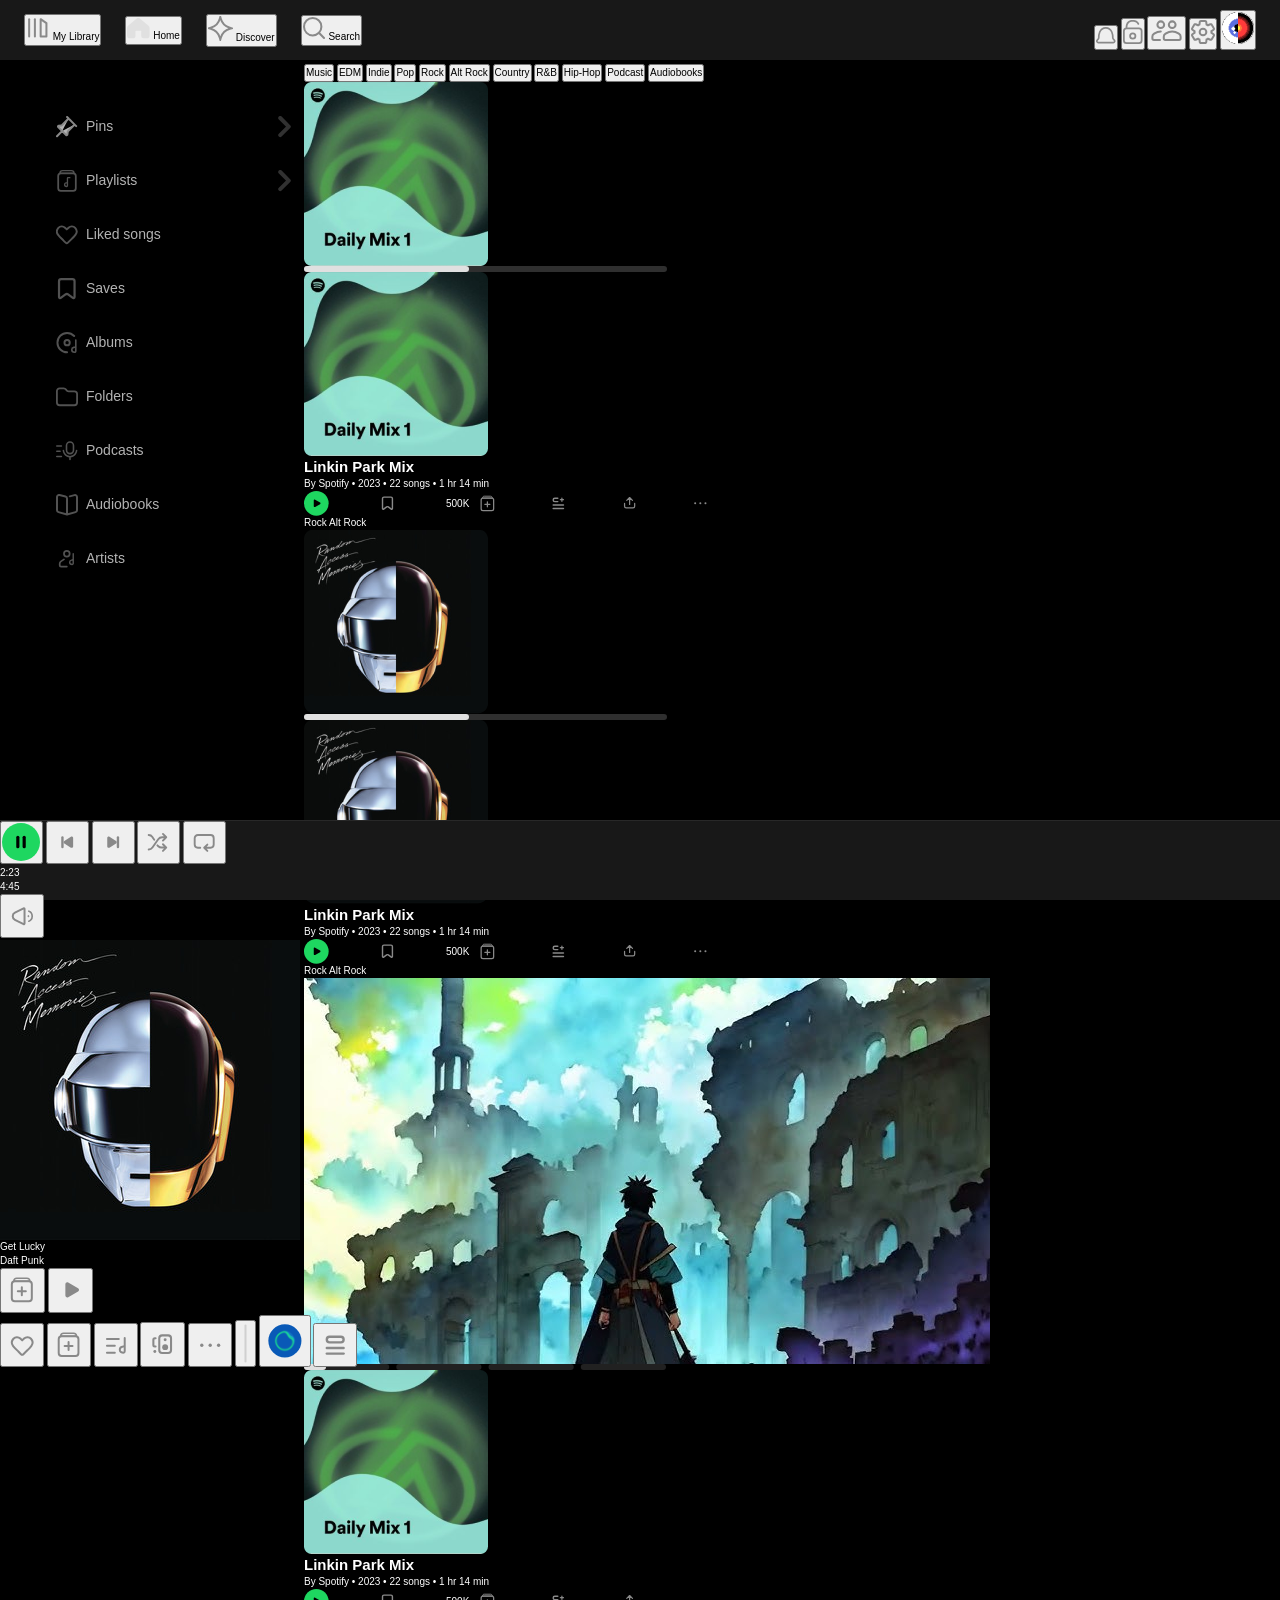
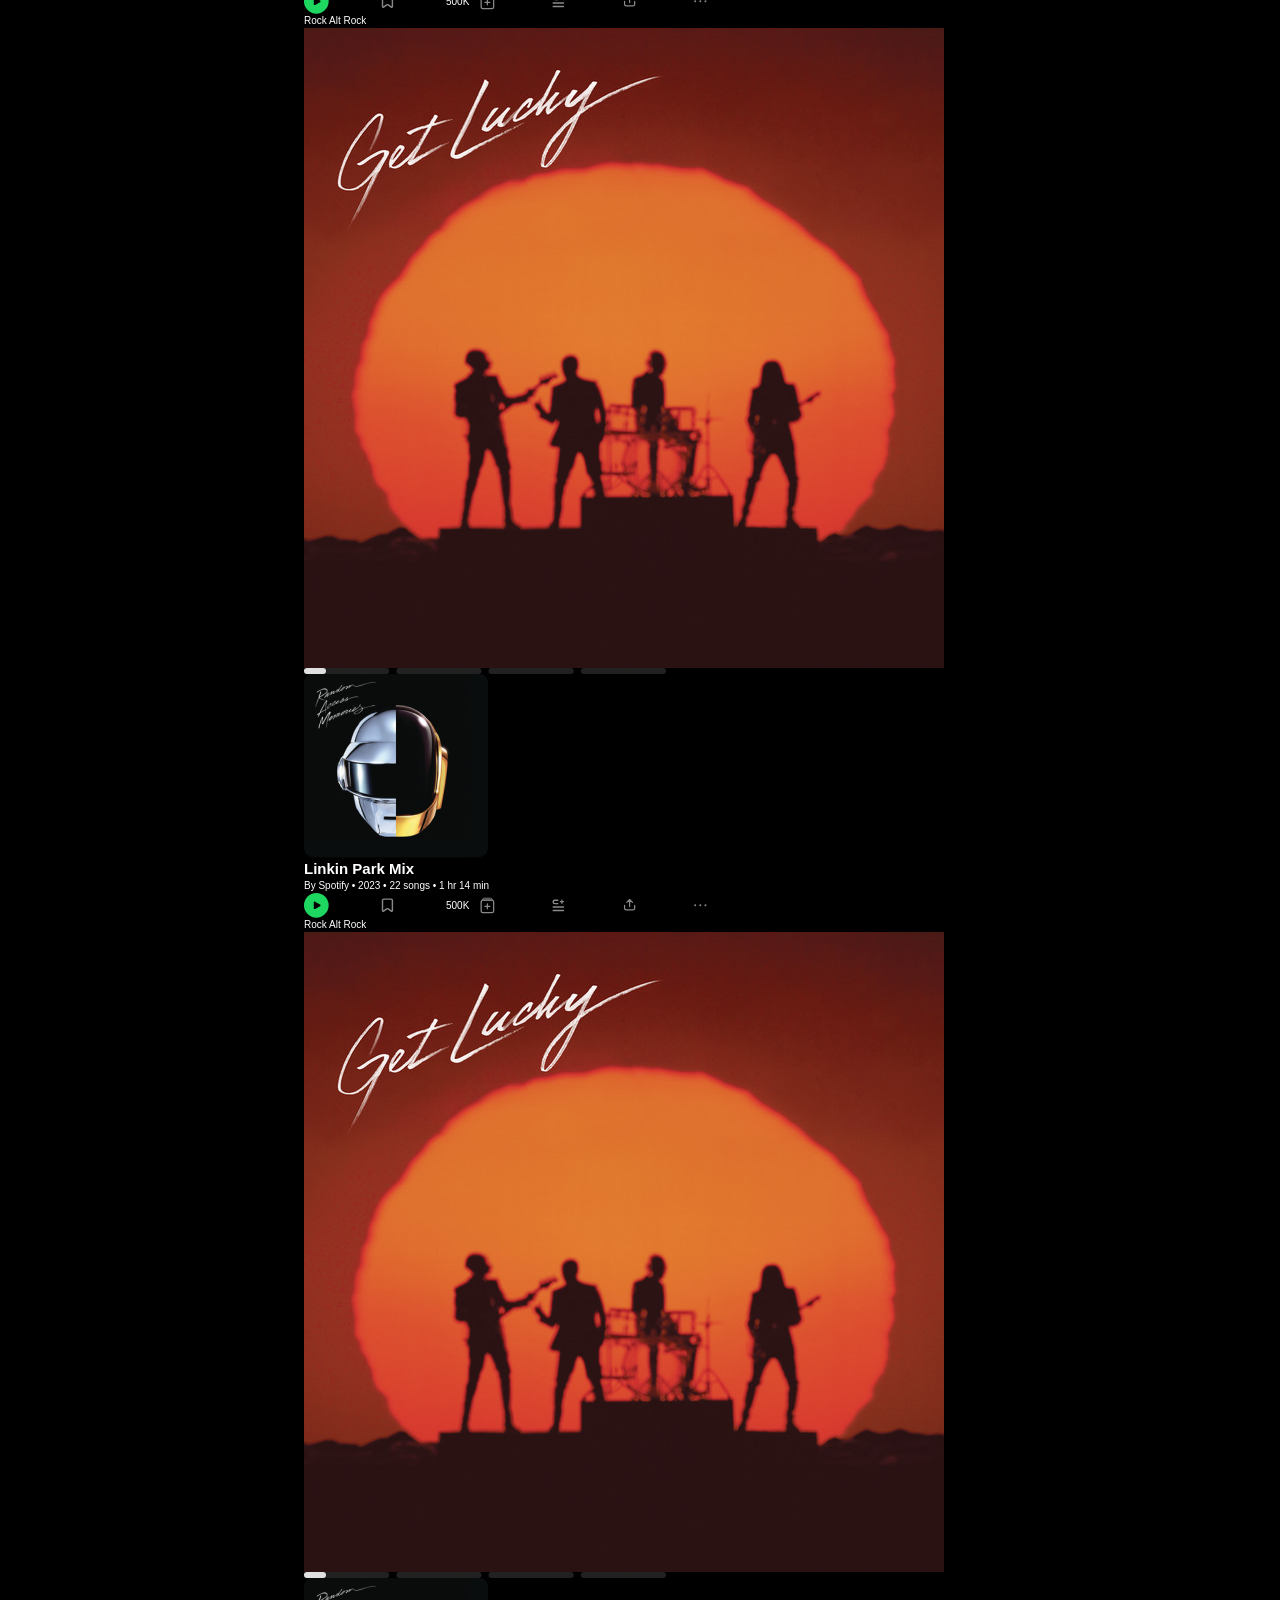
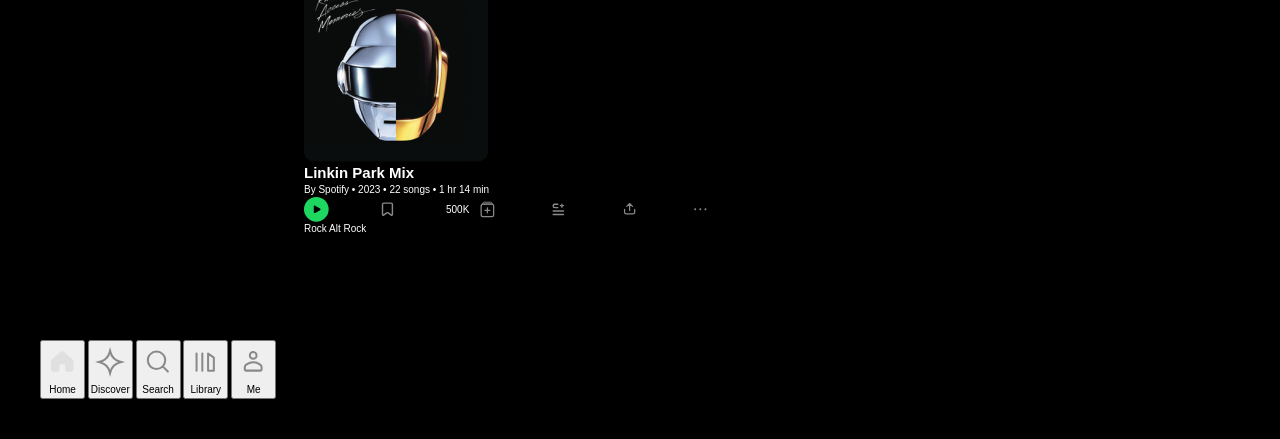
==== commit dbbf8103: "feat: update sidebar structure and style" ====
--- a/Discover.html
+++ b/Discover.html
@@ -33,7 +33,7 @@
                         </button>
                     </li>
 
-                    <li class="header-item">   
+                    <li class="header-item">
                         <button class="header-button" onclick="window.location.href='index.html'">
                             <span class="header-icon">
                                 <svg width="23" height="21" viewBox="0 0 23 21" fill="none"
@@ -161,38 +161,19 @@
                                 </span>
                                 <span class="sidebar-text">Pins</span>
                                 <span class="sidebar-right-icon">
-                                    <svg width="17" height="17" viewBox="0 0 17 17" fill="none"
-                                        xmlns="http://www.w3.org/2000/svg">
-                                        <path d="M6.73515 13.4703L11.7865 8.41898L6.73515 3.36763" stroke="#898989"
-                                            stroke-width="2.3573" stroke-linecap="round" stroke-linejoin="round" />
-                                    </svg>
-                                </span>
-                            </button>
-                        </li>
-
-                        <li class="sidebar-item">
-                            <button class="sidebar-link playlist-toggle">
-                                <span class="sidebar-icon">
-                                    <svg width="22" height="25" viewBox="0 0 22 25" fill="none"
-                                        xmlns="http://www.w3.org/2000/svg">
-                                        <rect width="20" height="20" rx="3" transform="matrix(1 0 0 -1 1 23.75)"
-                                            stroke="#898989" stroke-width="2" stroke-linejoin="round" />
-                                        <path
-                                            d="M3 3.75H19C19 2.09315 17.6569 0.75 16 0.75H6C4.34315 0.75 3 2.09315 3 3.75Z"
-                                            stroke="#898989" stroke-width="1.5" stroke-linejoin="round" />
-                                        <path
-                                            d="M11.5126 14.7059V9.375C11.5126 9.02982 11.7924 8.75 12.1376 8.75H14.254M11.5126 14.7059V17.7229C11.5126 18.2777 11.1187 18.7612 10.564 18.7489C9.60204 18.7275 8.25403 18.3937 8.25403 16.6912C8.25403 14.0441 11.5126 14.7059 11.5126 14.7059Z"
-                                            stroke="#898989" stroke-width="1.5" stroke-linecap="round"
-                                            stroke-linejoin="round" />
-                                    </svg>
+                                    <img src="./assets/icons/sidebar right icon.svg" alt="Right-icon">
+                                </span>
+                            </button>
+                        </li>
+
+                        <li class="sidebar-item">
+                            <button class="sidebar-link">
+                                <span class="sidebar-icon">
+                                    <img src="./assets/icons/sidebar 2.svg" alt="Playlists-icon">
                                 </span>
                                 <span class="sidebar-text">Playlists</span>
                                 <span class="sidebar-right-icon">
-                                    <svg width="17" height="17" viewBox="0 0 17 17" fill="none"
-                                        xmlns="http://www.w3.org/2000/svg">
-                                        <path d="M6.73515 13.4703L11.7865 8.41898L6.73515 3.36763" stroke="#898989"
-                                            stroke-width="2.3573" stroke-linecap="round" stroke-linejoin="round" />
-                                    </svg>
+                                    <img src="./assets/icons/sidebar right icon.svg" alt="Right-icon">
                                 </span>
                             </button>
                             <ul class="sidebar-submenu">
@@ -221,19 +202,13 @@
                                     <img src="./assets/icons/sidebar 2.svg">
                                     <span>Vibe</span>
                                 </li>
-
                             </ul>
-
-                        <li class="sidebar-item">
-                            <button class="sidebar-link" onclick="window.location.href='liked-song.html'"> 
-                                <span class="sidebar-icon">
-                                    <svg width="23" height="20" viewBox="0 0 23 20" fill="none"
-                                        xmlns="http://www.w3.org/2000/svg">
-                                        <path
-                                            d="M13.1336 2.36517L11.2698 4.17112L9.40593 2.36518C7.45157 0.471504 4.31642 0.57606 2.49256 2.59574C0.7228 4.55551 0.47915 7.49092 2.08172 9.58963C2.27865 9.84753 2.47228 10.0945 2.65656 10.3206C3.823 11.7515 6.36801 14.2505 7.64315 15.5916C8.58524 16.5824 9.43207 17.4087 10.07 18.0106C10.7438 18.6462 11.7837 18.6323 12.4587 17.9981C13.6351 16.8927 15.439 15.171 16.7097 13.8346C17.9848 12.4935 18.7165 11.7515 19.883 10.3206C20.0672 10.0945 20.2609 9.84753 20.4578 9.58963C22.0604 7.49092 21.8167 4.55551 20.047 2.59574C18.2231 0.57606 15.088 0.471502 13.1336 2.36517Z"
-                                            stroke="#898989" stroke-width="2.02054" stroke-linecap="round"
-                                            stroke-linejoin="round" />
-                                    </svg>
+                        </li>
+
+                        <li class="sidebar-item">
+                            <button class="sidebar-link" onclick="window.location.href='liked-song.html'">
+                                <span class="sidebar-icon">
+                                    <img src="./assets/icons/sidebar 3.svg" alt="Liked-songs-icon">
                                 </span>
                                 <span class="sidebar-text">Liked songs</span>
                             </button>
@@ -242,12 +217,7 @@
                         <li class="sidebar-item">
                             <button class="sidebar-link">
                                 <span class="sidebar-icon">
-                                    <svg width="19" height="23" viewBox="0 0 19 23" fill="none"
-                                        xmlns="http://www.w3.org/2000/svg">
-                                        <path
-                                            d="M1.15979 3.47961V19.7834C1.15979 20.7268 2.22612 21.2756 2.99379 20.7272L7.93045 17.201C8.737 16.6249 9.82049 16.6249 10.627 17.201L15.5637 20.7272C16.3314 21.2756 17.3977 20.7268 17.3977 19.7834V3.47961C17.3977 2.19848 16.3591 1.15991 15.078 1.15991H3.47949C2.19836 1.15991 1.15979 2.19848 1.15979 3.47961Z"
-                                            stroke="#898989" stroke-width="2.3197" />
-                                    </svg>
+                                    <img src="./assets/icons/sidebar 4.svg" alt="Saves-icon">
                                 </span>
                                 <span class="sidebar-text">Saves</span>
                             </button>
@@ -256,14 +226,7 @@
                         <li class="sidebar-item">
                             <button class="sidebar-link">
                                 <span class="sidebar-icon">
-                                    <svg width="20" height="23" viewBox="0 0 20 23" fill="none"
-                                        xmlns="http://www.w3.org/2000/svg">
-                                        <circle cx="11.1131" cy="11.1131" r="2.75528" stroke="#898989"
-                                            stroke-width="2.02054" />
-                                        <path
-                                            d="M11.113 21.2157C5.53339 21.2157 1.01025 16.6925 1.01025 11.113C1.01025 5.53339 5.53339 1.01025 11.113 1.01025C14.0256 1.01025 16.6503 2.24282 18.4941 4.21481"
-                                            stroke="#898989" stroke-width="2.02054" stroke-linecap="round" />
-                                    </svg>
+                                    <img src="./assets/icons/sidebar 5.svg" alt="Albums-icon">
                                 </span>
                                 <span class="sidebar-text">Albums</span>
                             </button>
@@ -272,12 +235,7 @@
                         <li class="sidebar-item">
                             <button class="sidebar-link">
                                 <span class="sidebar-icon">
-                                    <svg width="24" height="21" viewBox="0 0 24 21" fill="none"
-                                        xmlns="http://www.w3.org/2000/svg">
-                                        <path
-                                            d="M23 16.5C23 18.1569 21.6569 19.5 20 19.5H4C2.34315 19.5 1 18.1569 1 16.5V4.3V4C1 2.34314 2.34315 1 4 1H8.35962C9.38179 1 10.3336 1.52046 10.8853 2.381L11.2301 2.919C11.7818 3.77954 12.7336 4.3 13.7558 4.3H20C21.6569 4.3 23 5.64315 23 7.3V16.5Z"
-                                            stroke="#898989" stroke-width="2" stroke-linejoin="round" />
-                                    </svg>
+                                    <img src="./assets/icons/sidebar 6.svg" alt="Folders-icon">
                                 </span>
                                 <span class="sidebar-text">Folders</span>
                             </button>
@@ -286,21 +244,7 @@
                         <li class="sidebar-item">
                             <button class="sidebar-link">
                                 <span class="sidebar-icon">
-                                    <svg width="28" height="25" viewBox="0 0 28 25" fill="none"
-                                        xmlns="http://www.w3.org/2000/svg">
-                                        <path
-                                            d="M13.3611 5.45512V11.3846C13.3611 13.8406 15.3521 15.8316 17.8082 15.8316C20.2642 15.8316 22.2552 13.8406 22.2552 11.3846V10.3963V5.45513C22.2552 2.99908 20.2642 1.00806 17.8082 1.00806C15.3521 1.00806 13.3611 2.99907 13.3611 5.45512Z"
-                                            stroke="#898989" stroke-width="2.016" stroke-linecap="round" />
-                                        <path
-                                            d="M9.40808 11.8784C9.40808 11.8784 10.3963 19.7843 17.8081 19.7843M17.8081 19.7843C25.2199 19.7843 26.2081 11.8784 26.2081 11.8784M17.8081 19.7843V23.2432"
-                                            stroke="#898989" stroke-width="2.016" stroke-linecap="round" />
-                                        <path d="M1.00806 6.0481H6.88807" stroke="#898989" stroke-width="2.016"
-                                            stroke-linecap="round" />
-                                        <path d="M1.00806 12.7681H5.20807" stroke="#898989" stroke-width="2.016"
-                                            stroke-linecap="round" />
-                                        <path d="M1.00806 19.488H6.88807" stroke="#898989" stroke-width="2.016"
-                                            stroke-linecap="round" />
-                                    </svg>
+                                    <img src="./assets/icons/sidebar 7.svg" alt="Podcasts-icon">
                                 </span>
                                 <span class="sidebar-text">Podcasts</span>
                             </button>
@@ -309,13 +253,7 @@
                         <li class="sidebar-item">
                             <button class="sidebar-link">
                                 <span class="sidebar-icon">
-                                    <svg width="22" height="22" viewBox="0 0 22 22" fill="none"
-                                        xmlns="http://www.w3.org/2000/svg">
-                                        <path
-                                            d="M11 20.4829L2.4624 18.1003C1.59791 17.8591 1 17.0715 1 16.1739V3.0014C1 1.71383 2.19893 0.761731 3.45303 1.05338L9.45303 2.44873C10.3589 2.6594 11 3.4667 11 4.39674V20.4829ZM11 20.4829L19.5376 18.1003C20.4021 17.8591 21 17.0715 21 16.1739V3.0654C21 1.75774 19.7657 0.801847 18.4996 1.129L13.8 2.34338"
-                                            stroke="#898989" stroke-width="2" stroke-linecap="round"
-                                            stroke-linejoin="round" />
-                                    </svg>
+                                    <img src="./assets/icons/sidebar 8.svg" alt="Audiobooks-icon">
                                 </span>
                                 <span class="sidebar-text">Audiobooks</span>
                             </button>
@@ -324,20 +262,7 @@
                         <li class="sidebar-item">
                             <button class="sidebar-link">
                                 <span class="sidebar-icon">
-                                    <svg width="24" height="26" viewBox="0 0 24 26" fill="none"
-                                        xmlns="http://www.w3.org/2000/svg">
-                                        <path
-                                            d="M15.1541 6.73524C15.1541 8.5951 13.6464 10.1028 11.7865 10.1028C9.92666 10.1028 8.41895 8.5951 8.41895 6.73524C8.41895 4.87539 9.92666 3.36768 11.7865 3.36768C13.6464 3.36768 15.1541 4.87539 15.1541 6.73524Z"
-                                            stroke="#898989" stroke-width="2.02054" />
-                                        <path
-                                            d="M8.41891 13.4705L4.86713 15.8383C3.93028 16.4629 3.36755 17.5143 3.36755 18.6403V20.3178C3.36755 21.1858 4.07115 21.8894 4.93909 21.8894H11.7865"
-                                            stroke="#898989" stroke-width="2.02054" stroke-linecap="round"
-                                            stroke-linejoin="round" />
-                                        <path
-                                            d="M19.3635 6.73535V14.3124M19.3635 14.3124V18.0754C19.3635 18.8245 18.83 19.4779 18.0813 19.4543C16.843 19.4153 15.1541 18.9712 15.1541 16.8381C15.1541 13.4705 19.3635 14.3124 19.3635 14.3124Z"
-                                            stroke="#898989" stroke-width="1.68378" stroke-linecap="round"
-                                            stroke-linejoin="round" />
-                                    </svg>
+                                    <img src="./assets/icons/sidebar 9.svg" alt="Artists-icon">
                                 </span>
                                 <span class="sidebar-text">Artists</span>
                             </button>
@@ -346,6 +271,7 @@
                     </ul>
                 </nav>
             </aside>
+
 
             <!-- main -->
             <div class="main">
@@ -361,212 +287,212 @@
 
                     <!-- section -->
                     <section class="discover">
-                            <div class="discover-header">
-                                <button class="category active">Music</button>
-                                <button class="category">EDM</button>
-                                <button class="category">Indie</button>
-                                <button class="category">Pop</button>
-                                <button class="category">Rock</button>
-                                <button class="category">Alt Rock</button>
-                                <button class="category">Country</button>
-                                <button class="category">R&B</button>
-                                <button class="category">Hip-Hop</button>
-                                <button class="category">Podcast</button>
-                                <button class="category">Audiobooks</button>
-                            </div>
-
-
-                            <div class="discover-card">
-
-                                <!-- left image -->
-                                <div class="discover-image">
-                                    <img src="assets/images/discover 2.png" alt="discover">
-
-                                    <img src="/assets/icons/line-discover.svg" class="line-icon" alt="line">
-                                </div>
-
-                                <!-- right playlist info -->
-                                <div class="discover-info">
-
-                                    <div class="playlist">
-                                        <img class="cover" src="assets/images/discover 2.png" alt="playlist">
-
-                                        <div class="text">
-                                            <h1>Linkin Park Mix</h1>
-                                            <p>By <span class="bold-text">Spotify</span> • 2023 • 22 songs • 1 hr 14 min
-                                            </p>
-
-                                            <div class="actions">
-                                                <img src="/assets/icons/discover-cover1.svg">
-                                                <img src="/assets/icons/discover-cover2.svg">
-                                                <span>500K</span>
-                                                <img src="assets/icons/discover-cover3.svg">
-                                                <img src="assets/icons/discover-cover4.svg">
-                                                <img src="assets/icons/discover-cover5.svg">
-                                                <img src="assets/icons/discover-cover6.svg">
-                                            </div>
-
-                                            <div class="tags">
-                                                <span>Rock</span>
-                                                <span>Alt Rock</span>
-                                            </div>
+                        <div class="discover-header">
+                            <button class="category active">Music</button>
+                            <button class="category">EDM</button>
+                            <button class="category">Indie</button>
+                            <button class="category">Pop</button>
+                            <button class="category">Rock</button>
+                            <button class="category">Alt Rock</button>
+                            <button class="category">Country</button>
+                            <button class="category">R&B</button>
+                            <button class="category">Hip-Hop</button>
+                            <button class="category">Podcast</button>
+                            <button class="category">Audiobooks</button>
+                        </div>
+
+
+                        <div class="discover-card">
+
+                            <!-- left image -->
+                            <div class="discover-image">
+                                <img src="assets/images/discover 2.png" alt="discover">
+
+                                <img src="/assets/icons/line-discover.svg" class="line-icon" alt="line">
+                            </div>
+
+                            <!-- right playlist info -->
+                            <div class="discover-info">
+
+                                <div class="playlist">
+                                    <img class="cover" src="assets/images/discover 2.png" alt="playlist">
+
+                                    <div class="text">
+                                        <h1>Linkin Park Mix</h1>
+                                        <p>By <span class="bold-text">Spotify</span> • 2023 • 22 songs • 1 hr 14 min
+                                        </p>
+
+                                        <div class="actions">
+                                            <img src="/assets/icons/discover-cover1.svg">
+                                            <img src="/assets/icons/discover-cover2.svg">
+                                            <span>500K</span>
+                                            <img src="assets/icons/discover-cover3.svg">
+                                            <img src="assets/icons/discover-cover4.svg">
+                                            <img src="assets/icons/discover-cover5.svg">
+                                            <img src="assets/icons/discover-cover6.svg">
+                                        </div>
+
+                                        <div class="tags">
+                                            <span>Rock</span>
+                                            <span>Alt Rock</span>
                                         </div>
                                     </div>
                                 </div>
-
-                            </div>
-
-                            <div class="discover-card">
-                                <div class="discover-image">
-                                    <img src="assets/images/discover 4.png" alt="discover">
-                                    <img src="assets/icons/line-discover.svg" class="line-icon" alt="line">
-                                </div>
-
-                                <!-- right playlist info -->
-                                <div class="discover-info">
-
-                                    <div class="playlist">
-                                        <img class="cover" src="assets/images/discover 4.png" alt="playlist">
-
-                                        <div class="text">
-                                            <h1>Linkin Park Mix</h1>
-                                            <p>By <span class="bold-text">Spotify</span> • 2023 • 22 songs • 1 hr 14 min
-                                            </p>
-
-                                            <div class="actions">
-                                                <img src="/assets/icons/discover-cover1.svg">
-                                                <img src="/assets/icons/discover-cover2.svg">
-                                                <span>500K</span>
-                                                <img src="assets/icons/discover-cover3.svg">
-                                                <img src="assets/icons/discover-cover4.svg">
-                                                <img src="assets/icons/discover-cover5.svg">
-                                                <img src="assets/icons/discover-cover6.svg">
-                                            </div>
-
-                                            <div class="tags">
-                                                <span>Rock</span>
-                                                <span>Alt Rock</span>
-                                            </div>
+                            </div>
+
+                        </div>
+
+                        <div class="discover-card">
+                            <div class="discover-image">
+                                <img src="assets/images/discover 4.png" alt="discover">
+                                <img src="assets/icons/line-discover.svg" class="line-icon" alt="line">
+                            </div>
+
+                            <!-- right playlist info -->
+                            <div class="discover-info">
+
+                                <div class="playlist">
+                                    <img class="cover" src="assets/images/discover 4.png" alt="playlist">
+
+                                    <div class="text">
+                                        <h1>Linkin Park Mix</h1>
+                                        <p>By <span class="bold-text">Spotify</span> • 2023 • 22 songs • 1 hr 14 min
+                                        </p>
+
+                                        <div class="actions">
+                                            <img src="/assets/icons/discover-cover1.svg">
+                                            <img src="/assets/icons/discover-cover2.svg">
+                                            <span>500K</span>
+                                            <img src="assets/icons/discover-cover3.svg">
+                                            <img src="assets/icons/discover-cover4.svg">
+                                            <img src="assets/icons/discover-cover5.svg">
+                                            <img src="assets/icons/discover-cover6.svg">
+                                        </div>
+
+                                        <div class="tags">
+                                            <span>Rock</span>
+                                            <span>Alt Rock</span>
                                         </div>
                                     </div>
                                 </div>
-
-                            </div>
-
-                            <div class="discover-card">
-                                <div class="discover-image">
-                                    <img src="assets/images/discover 1.png" alt="discover">
-                                    <img src="assets/icons/discover lines.svg" class="line-icon" alt="line">
-                                </div>
-
-                                <!-- right playlist info -->
-                                <div class="discover-info">
-
-                                    <div class="playlist">
-                                        <img class="cover" src="assets/images/discover 2.png" alt="playlist">
-
-                                        <div class="text">
-                                            <h1>Linkin Park Mix</h1>
-                                            <p>By <span class="bold-text">Spotify</span> • 2023 • 22 songs • 1 hr 14 min
-                                            </p>
-
-                                            <div class="actions">
-                                                <img src="/assets/icons/discover-cover1.svg">
-                                                <img src="/assets/icons/discover-cover2.svg">
-                                                <span>500K</span>
-                                                <img src="assets/icons/discover-cover3.svg">
-                                                <img src="assets/icons/discover-cover4.svg">
-                                                <img src="assets/icons/discover-cover5.svg">
-                                                <img src="assets/icons/discover-cover6.svg">
-                                            </div>
-
-                                            <div class="tags">
-                                                <span>Rock</span>
-                                                <span>Alt Rock</span>
-                                            </div>
+                            </div>
+
+                        </div>
+
+                        <div class="discover-card">
+                            <div class="discover-image">
+                                <img src="assets/images/discover 1.png" alt="discover">
+                                <img src="assets/icons/discover lines.svg" class="line-icon" alt="line">
+                            </div>
+
+                            <!-- right playlist info -->
+                            <div class="discover-info">
+
+                                <div class="playlist">
+                                    <img class="cover" src="assets/images/discover 2.png" alt="playlist">
+
+                                    <div class="text">
+                                        <h1>Linkin Park Mix</h1>
+                                        <p>By <span class="bold-text">Spotify</span> • 2023 • 22 songs • 1 hr 14 min
+                                        </p>
+
+                                        <div class="actions">
+                                            <img src="/assets/icons/discover-cover1.svg">
+                                            <img src="/assets/icons/discover-cover2.svg">
+                                            <span>500K</span>
+                                            <img src="assets/icons/discover-cover3.svg">
+                                            <img src="assets/icons/discover-cover4.svg">
+                                            <img src="assets/icons/discover-cover5.svg">
+                                            <img src="assets/icons/discover-cover6.svg">
+                                        </div>
+
+                                        <div class="tags">
+                                            <span>Rock</span>
+                                            <span>Alt Rock</span>
                                         </div>
                                     </div>
                                 </div>
-
-                            </div>
-                            <div class="discover-card">
-
-                                <div class="discover-image">
-                                    <img src="assets/images/discover 3.png" alt="">
-                                    <img src="assets/icons/discover lines.svg" class="line-icon" alt="line">
+                            </div>
+
+                        </div>
+                        <div class="discover-card">
+
+                            <div class="discover-image">
+                                <img src="assets/images/discover 3.png" alt="">
+                                <img src="assets/icons/discover lines.svg" class="line-icon" alt="line">
+                            </div>
+
+                            <!-- right playlist info -->
+                            <div class="discover-info">
+
+                                <div class="playlist">
+                                    <img class="cover" src="assets/images/discover 4.png" alt="playlist">
+
+                                    <div class="text">
+                                        <h1>Linkin Park Mix</h1>
+                                        <p>By <span class="bold-text">Spotify</span> • 2023 • 22 songs • 1 hr 14 min
+                                        </p>
+
+                                        <div class="actions">
+                                            <img src="/assets/icons/discover-cover1.svg">
+                                            <img src="/assets/icons/discover-cover2.svg">
+                                            <span>500K</span>
+                                            <img src="assets/icons/discover-cover3.svg">
+                                            <img src="assets/icons/discover-cover4.svg">
+                                            <img src="assets/icons/discover-cover5.svg">
+                                            <img src="assets/icons/discover-cover6.svg">
+                                        </div>
+
+                                        <div class="tags">
+                                            <span>Rock</span>
+                                            <span>Alt Rock</span>
+                                        </div>
+                                    </div>
                                 </div>
 
-                                <!-- right playlist info -->
-                                <div class="discover-info">
-
-                                    <div class="playlist">
-                                        <img class="cover" src="assets/images/discover 4.png" alt="playlist">
-
-                                        <div class="text">
-                                            <h1>Linkin Park Mix</h1>
-                                            <p>By <span class="bold-text">Spotify</span> • 2023 • 22 songs • 1 hr 14 min
-                                            </p>
-
-                                            <div class="actions">
-                                                <img src="/assets/icons/discover-cover1.svg">
-                                                <img src="/assets/icons/discover-cover2.svg">
-                                                <span>500K</span>
-                                                <img src="assets/icons/discover-cover3.svg">
-                                                <img src="assets/icons/discover-cover4.svg">
-                                                <img src="assets/icons/discover-cover5.svg">
-                                                <img src="assets/icons/discover-cover6.svg">
-                                            </div>
-
-                                            <div class="tags">
-                                                <span>Rock</span>
-                                                <span>Alt Rock</span>
-                                            </div>
+                            </div>
+
+
+                        </div>
+
+                        <div class="discover-card">
+
+                            <div class="discover-image">
+                                <img src="assets/images/discover 3.png" alt="">
+                                <img src="assets/icons/discover lines.svg" class="line-icon" alt="line">
+                            </div>
+
+                            <!-- right playlist info -->
+                            <div class="discover-info">
+
+                                <div class="playlist">
+                                    <img class="cover" src="assets/images/discover 4.png" alt="playlist">
+
+                                    <div class="text">
+                                        <h1>Linkin Park Mix</h1>
+                                        <p>By Spotify • 2023 • 22 songs • 1 hr 14 min</p>
+
+                                        <div class="actions">
+                                            <img src="/assets/icons/discover-cover1.svg">
+                                            <img src="/assets/icons/discover-cover2.svg">
+                                            <span>500K</span>
+                                            <img src="assets/icons/discover-cover3.svg">
+                                            <img src="assets/icons/discover-cover4.svg">
+                                            <img src="assets/icons/discover-cover5.svg">
+                                            <img src="assets/icons/discover-cover6.svg">
+                                        </div>
+
+                                        <div class="tags">
+                                            <span>Rock</span>
+                                            <span>Alt Rock</span>
                                         </div>
                                     </div>
-
                                 </div>
 
-
-                            </div>
-
-                            <div class="discover-card">
-
-                                <div class="discover-image">
-                                    <img src="assets/images/discover 3.png" alt="">
-                                    <img src="assets/icons/discover lines.svg" class="line-icon" alt="line">
-                                </div>
-
-                                <!-- right playlist info -->
-                                <div class="discover-info">
-
-                                    <div class="playlist">
-                                        <img class="cover" src="assets/images/discover 4.png" alt="playlist">
-
-                                        <div class="text">
-                                            <h1>Linkin Park Mix</h1>
-                                            <p>By Spotify • 2023 • 22 songs • 1 hr 14 min</p>
-
-                                            <div class="actions">
-                                                <img src="/assets/icons/discover-cover1.svg">
-                                                <img src="/assets/icons/discover-cover2.svg">
-                                                <span>500K</span>
-                                                <img src="assets/icons/discover-cover3.svg">
-                                                <img src="assets/icons/discover-cover4.svg">
-                                                <img src="assets/icons/discover-cover5.svg">
-                                                <img src="assets/icons/discover-cover6.svg">
-                                            </div>
-
-                                            <div class="tags">
-                                                <span>Rock</span>
-                                                <span>Alt Rock</span>
-                                            </div>
-                                        </div>
-                                    </div>
-
-                                </div>
-
-
-                            </div>
+                            </div>
+
+
+                        </div>
                     </section>
                 </main>
             </div>
@@ -613,20 +539,20 @@
         </div>
         <!-- center-->
         <div class="player-center">
-    <img src="./assets/images/player.png" alt="cover" class="player-cover">
-    <div class="player-info">
-      <div class="song-title">Get Lucky</div>
-      <div class="song-artist">Daft Punk</div>
-    </div>
-      <button class="control-btn">
-        <img src="./assets/icons/add.svg">
-      </button>
-
-      <button class="control-btn">
-        <img src="./assets/icons/play.svg">
-      </button>
-    </div>
- 
+            <img src="./assets/images/player.png" alt="cover" class="player-cover">
+            <div class="player-info">
+                <div class="song-title">Get Lucky</div>
+                <div class="song-artist">Daft Punk</div>
+            </div>
+            <button class="control-btn">
+                <img src="./assets/icons/add.svg">
+            </button>
+
+            <button class="control-btn">
+                <img src="./assets/icons/play.svg">
+            </button>
+        </div>
+
 
         <!-- RIGHT -->
 
@@ -660,34 +586,34 @@
         </div>
 
     </footer>
-<nav class="mobile-nav">
-
-  <button class="mobile-nav-item active" onclick="window.location.href='index.html'">
-    <img src="./assets/icons/header 2.svg">
-    <span>Home</span>
-  </button>
-
-  <button class="mobile-nav-item" onclick="window.location.href='Discover.html'">
-    <img src="./assets/icons/header 3.svg">
-    <span>Discover</span>
-  </button>
-
-  <button class="mobile-nav-item" onclick="window.location.href='search.html'">
-    <img src="./assets/icons/search.svg">
-    <span>Search</span>
-  </button>
-
-  <button class="mobile-nav-item" onclick="window.location.href='MyLibrary.html'">
-    <img src="./assets/icons/header 1.svg">
-    <span>Library</span>
-  </button>
-
-  <button class="mobile-nav-item">
-    <img src="./assets/icons/Me.svg">
-    <span>Me</span>
-  </button>
-
-</nav>
+    <nav class="mobile-nav">
+
+        <button class="mobile-nav-item active" onclick="window.location.href='index.html'">
+            <img src="./assets/icons/header 2.svg">
+            <span>Home</span>
+        </button>
+
+        <button class="mobile-nav-item" onclick="window.location.href='Discover.html'">
+            <img src="./assets/icons/header 3.svg">
+            <span>Discover</span>
+        </button>
+
+        <button class="mobile-nav-item" onclick="window.location.href='search.html'">
+            <img src="./assets/icons/search.svg">
+            <span>Search</span>
+        </button>
+
+        <button class="mobile-nav-item" onclick="window.location.href='MyLibrary.html'">
+            <img src="./assets/icons/header 1.svg">
+            <span>Library</span>
+        </button>
+
+        <button class="mobile-nav-item">
+            <img src="./assets/icons/Me.svg">
+            <span>Me</span>
+        </button>
+
+    </nav>
 </body>
 
 </html>
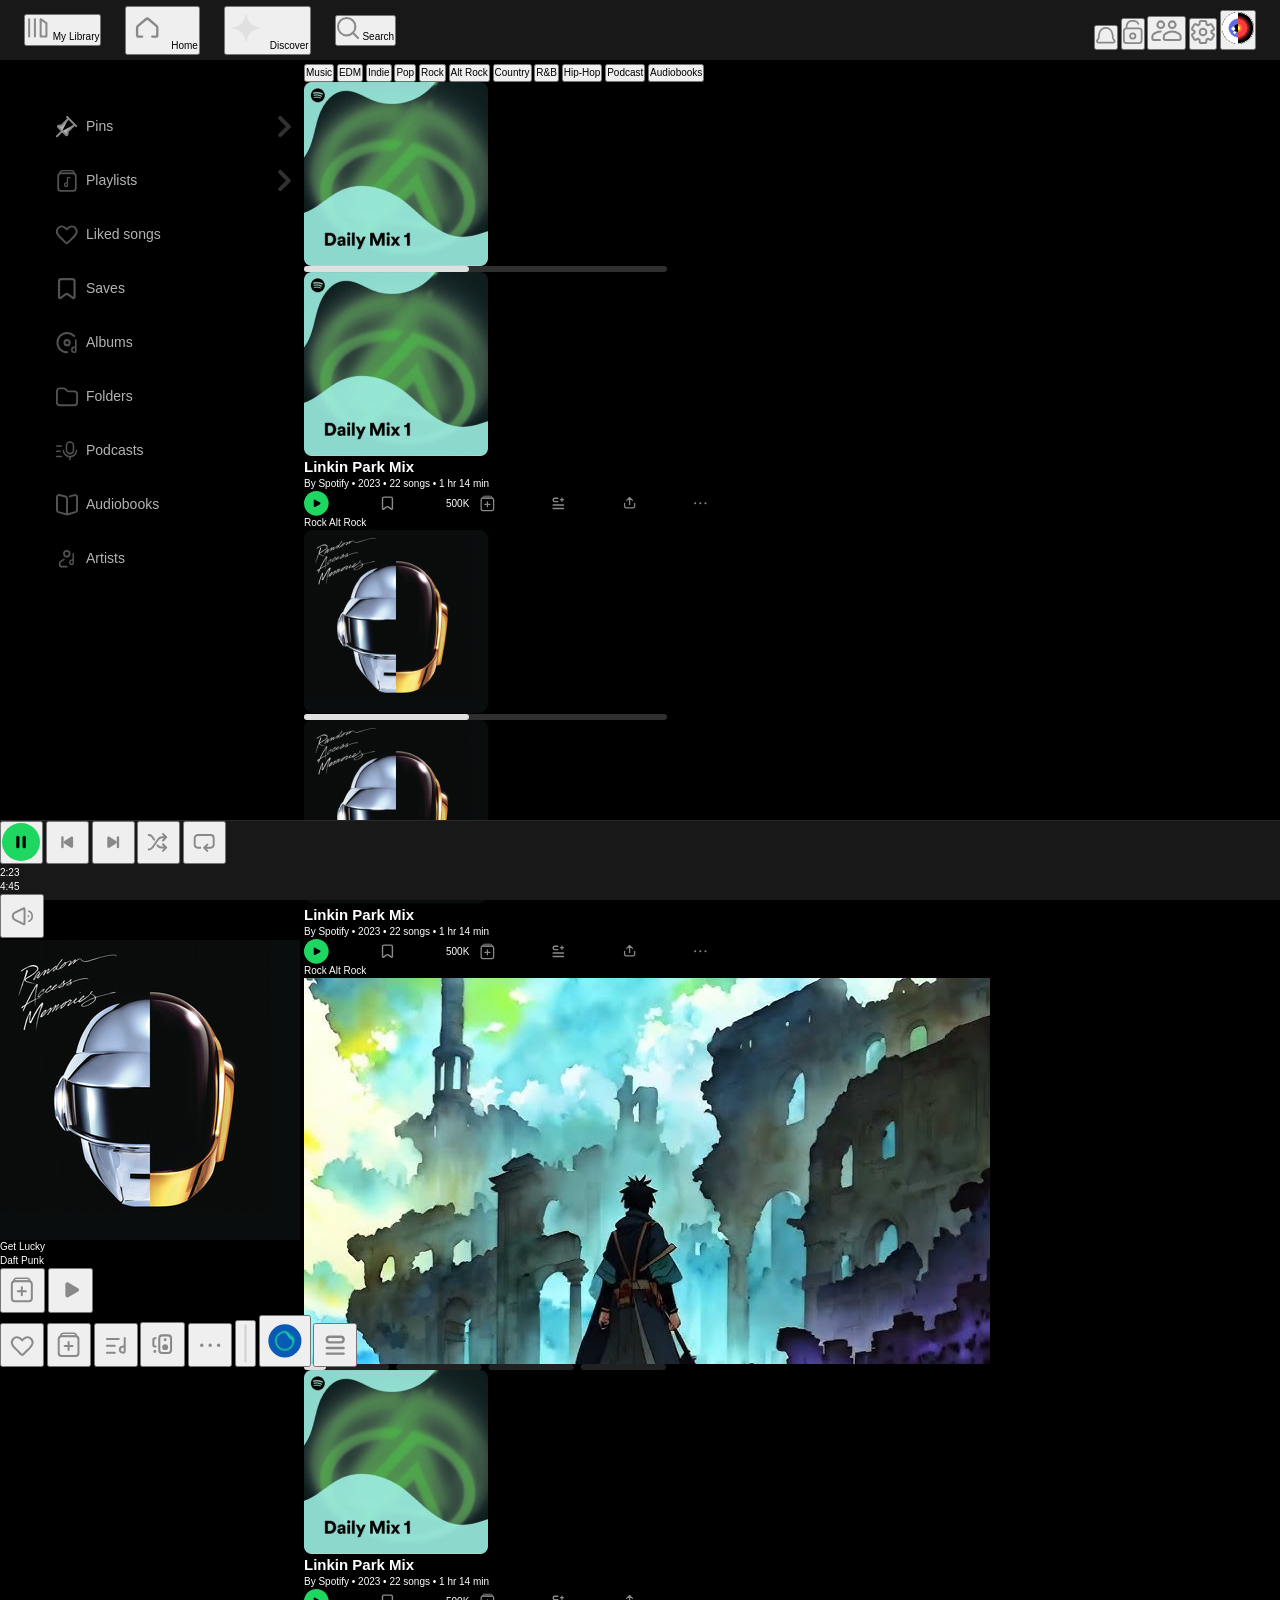
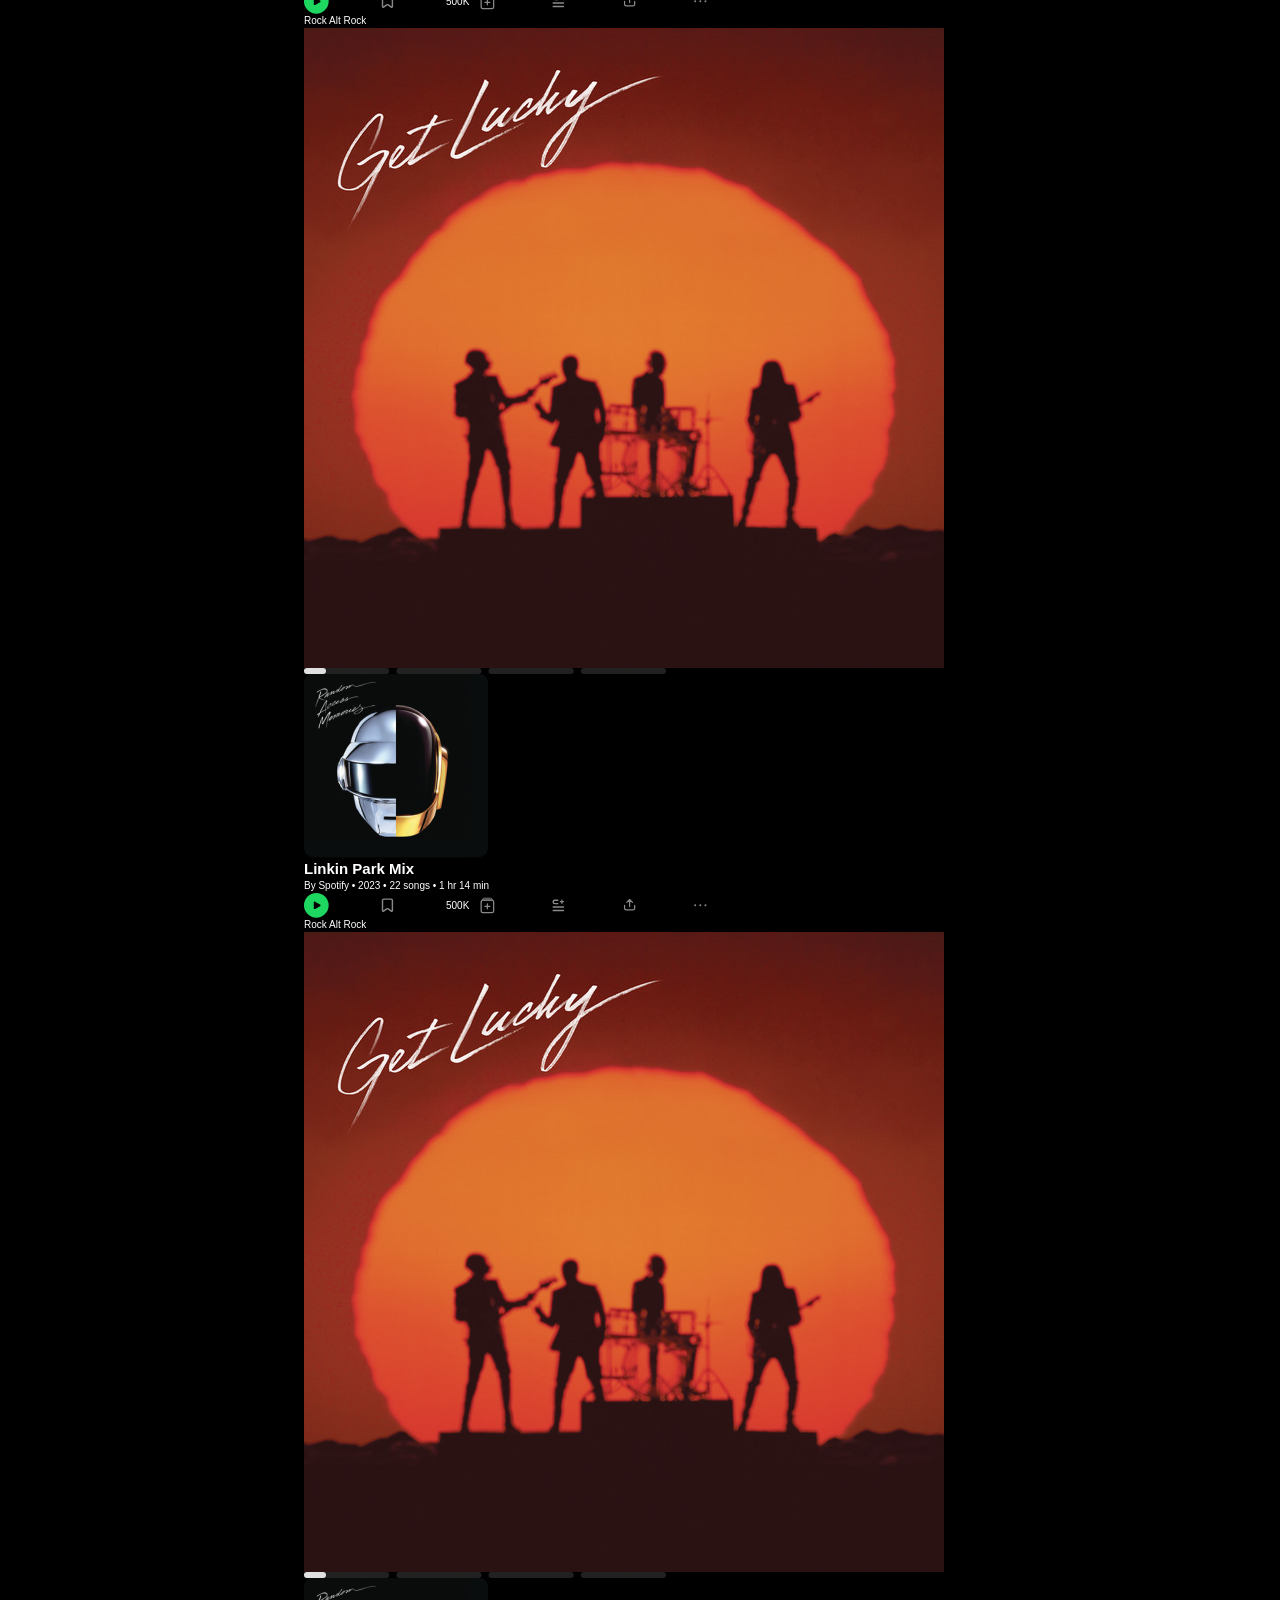
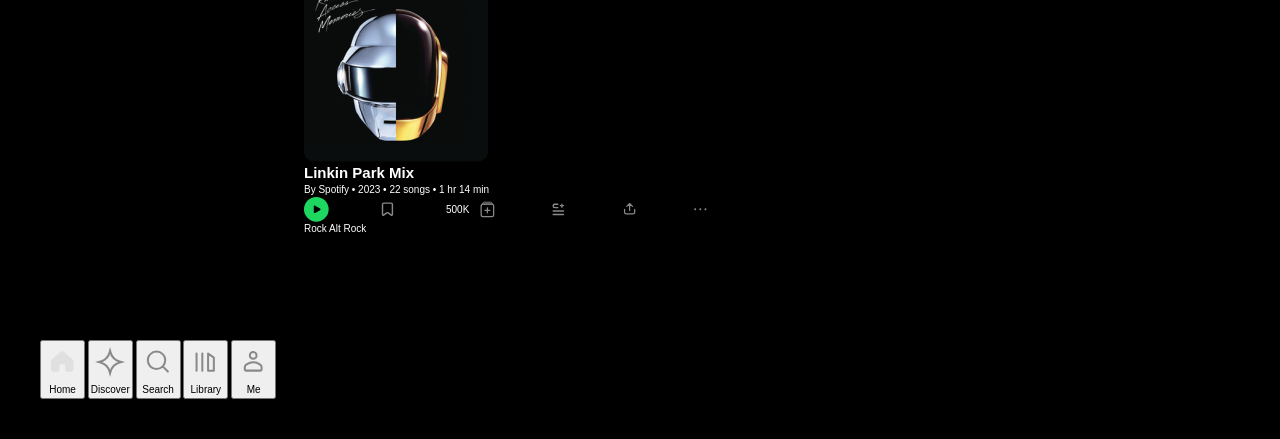
==== commit 899096c1: "Small fixes" ====
--- a/Discover.html
+++ b/Discover.html
@@ -27,38 +27,29 @@
                                         stroke-linecap="round" stroke-linejoin="round" />
                                     <path d="M14.6676 20.4299V3.14307L20.4299 7.13234V20.4299H14.6676Z" stroke="#898989"
                                         stroke-width="2.02054" stroke-linecap="round" stroke-linejoin="round" />
-                                </svg>
-                                <span class=" header-text">My Library</span>
-                            </span>
+                                </svg></span>
+                                <span class=" header-text">My Library</span>                           
                         </button>
                     </li>
 
                     <li class="header-item">
                         <button class="header-button" onclick="window.location.href='index.html'">
                             <span class="header-icon">
-                                <svg width="23" height="21" viewBox="0 0 23 21" fill="none"
-                                    xmlns="http://www.w3.org/2000/svg">
-                                    <path
-                                        d="M1.17865 9.98612V17.4946C1.17865 18.4245 1.93251 19.1784 2.86243 19.1784H6.23C6.79618 19.2071 7.27095 18.7557 7.27095 18.1888V13.2814C7.27095 12.3557 8.01818 11.6037 8.94384 11.5977L13.7314 11.5667C14.6655 11.5607 15.426 12.3163 15.426 13.2505V18.2717C15.426 18.7724 15.832 19.1784 16.3327 19.1784H19.7003C20.6302 19.1784 21.3841 18.4245 21.3841 17.4946V9.98612C21.3841 9.49083 21.166 9.02066 20.7879 8.70074L12.369 1.57704C11.7412 1.04583 10.8215 1.04583 10.1937 1.57704L1.77481 8.70074C1.39671 9.02066 1.17865 9.49083 1.17865 9.98612Z"
-                                        fill="#E0E0E0" stroke="#E0E0E0" stroke-width="2.3573" stroke-linecap="round"
-                                        stroke-linejoin="round" />
-                                </svg>
+                               <svg width="41" height="41" viewBox="0 0 41 41" fill="none" xmlns="http://www.w3.org/2000/svg">
+                                <path d="M25.2566 28.6243H28.6242C29.5541 28.6243 30.3079 27.8704 30.3079 26.9405V19.432C30.3079 18.9368 30.0899 18.4666 29.7118 18.1467L21.2929 11.023C20.6651 10.4918 19.7454 10.4918 19.1176 11.023L10.6987 18.1467C10.3206 18.4666 10.1025 18.9368 10.1025 19.432V26.9405C10.1025 27.8704 10.8564 28.6243 11.7863 28.6243H15.1539" stroke="#898989" stroke-width="2.3573" stroke-linecap="round" stroke-linejoin="round"/>
+                                </svg></span>
                                 <span class="header-text">Home</span>
-                            </span>
-                        </button>
+                         </button>
                     </li>
 
                     <li class="header-item">
                         <button class="header-button" onclick="window.location.href='Discover.html'">
                             <span class="header-icon">
-                                <svg width="25" height="25" viewBox="0 0 25 25" fill="none"
-                                    xmlns="http://www.w3.org/2000/svg">
-                                    <path
-                                        d="M12.8042 21.8062C14.0298 17.441 17.441 14.0298 21.8062 12.8042L23.6011 12.3003L21.8062 11.7964C17.441 10.5708 14.0298 7.1596 12.8042 2.79443L12.3003 0.999512L11.7964 2.79443C10.5708 7.1596 7.1596 10.5708 2.79443 11.7964L0.999512 12.3003L2.79443 12.8042C7.1596 14.0298 10.5708 17.441 11.7964 21.8062L12.3003 23.6011L12.8042 21.8062Z"
-                                        stroke="#898989" stroke-width="2" />
-                                </svg>
+                                <svg width="41" height="41" viewBox="0 0 41 41" fill="none" xmlns="http://www.w3.org/2000/svg">
+                                <path d="M20.5898 29.5869C21.8154 25.2217 25.2266 21.8105 29.5918 20.585L31.3867 20.0811L29.5918 19.5771C25.2266 18.3516 21.8154 14.9404 20.5898 10.5752L20.0859 8.78027L19.582 10.5752C18.3565 14.9404 14.9452 18.3516 10.5801 19.5771L8.78516 20.0811L10.5801 20.585C14.9452 21.8105 18.3565 25.2217 19.582 29.5869L20.0859 31.3818L20.5898 29.5869Z" fill="#E0E0E0" stroke="#E0E0E0" stroke-width="2"/>
+                                </svg> </span>
                                 <span class="header-text">Discover</span>
-                            </span>
+                           
                         </button>
                     </li>
 
@@ -70,9 +61,8 @@
                                     <path
                                         d="M15.9159 15.7929C17.4535 14.2244 18.4016 12.0759 18.4016 9.70591C18.4016 4.90343 14.5084 1.01025 9.70594 1.01025C4.90346 1.01025 1.01028 4.90343 1.01028 9.70591C1.01028 14.5084 4.90346 18.4016 9.70594 18.4016C12.1385 18.4016 14.3377 17.4027 15.9159 15.7929ZM15.9159 15.7929L21.0103 21.0103"
                                         stroke="#898989" stroke-width="2.02054" stroke-linecap="round" />
-                                </svg>
-                                <span class="header-text">Search</span>
-                            </span>
+                                </svg></span>
+                                <span class="header-text">Search</span>                           
                         </button>
                     </li>
 
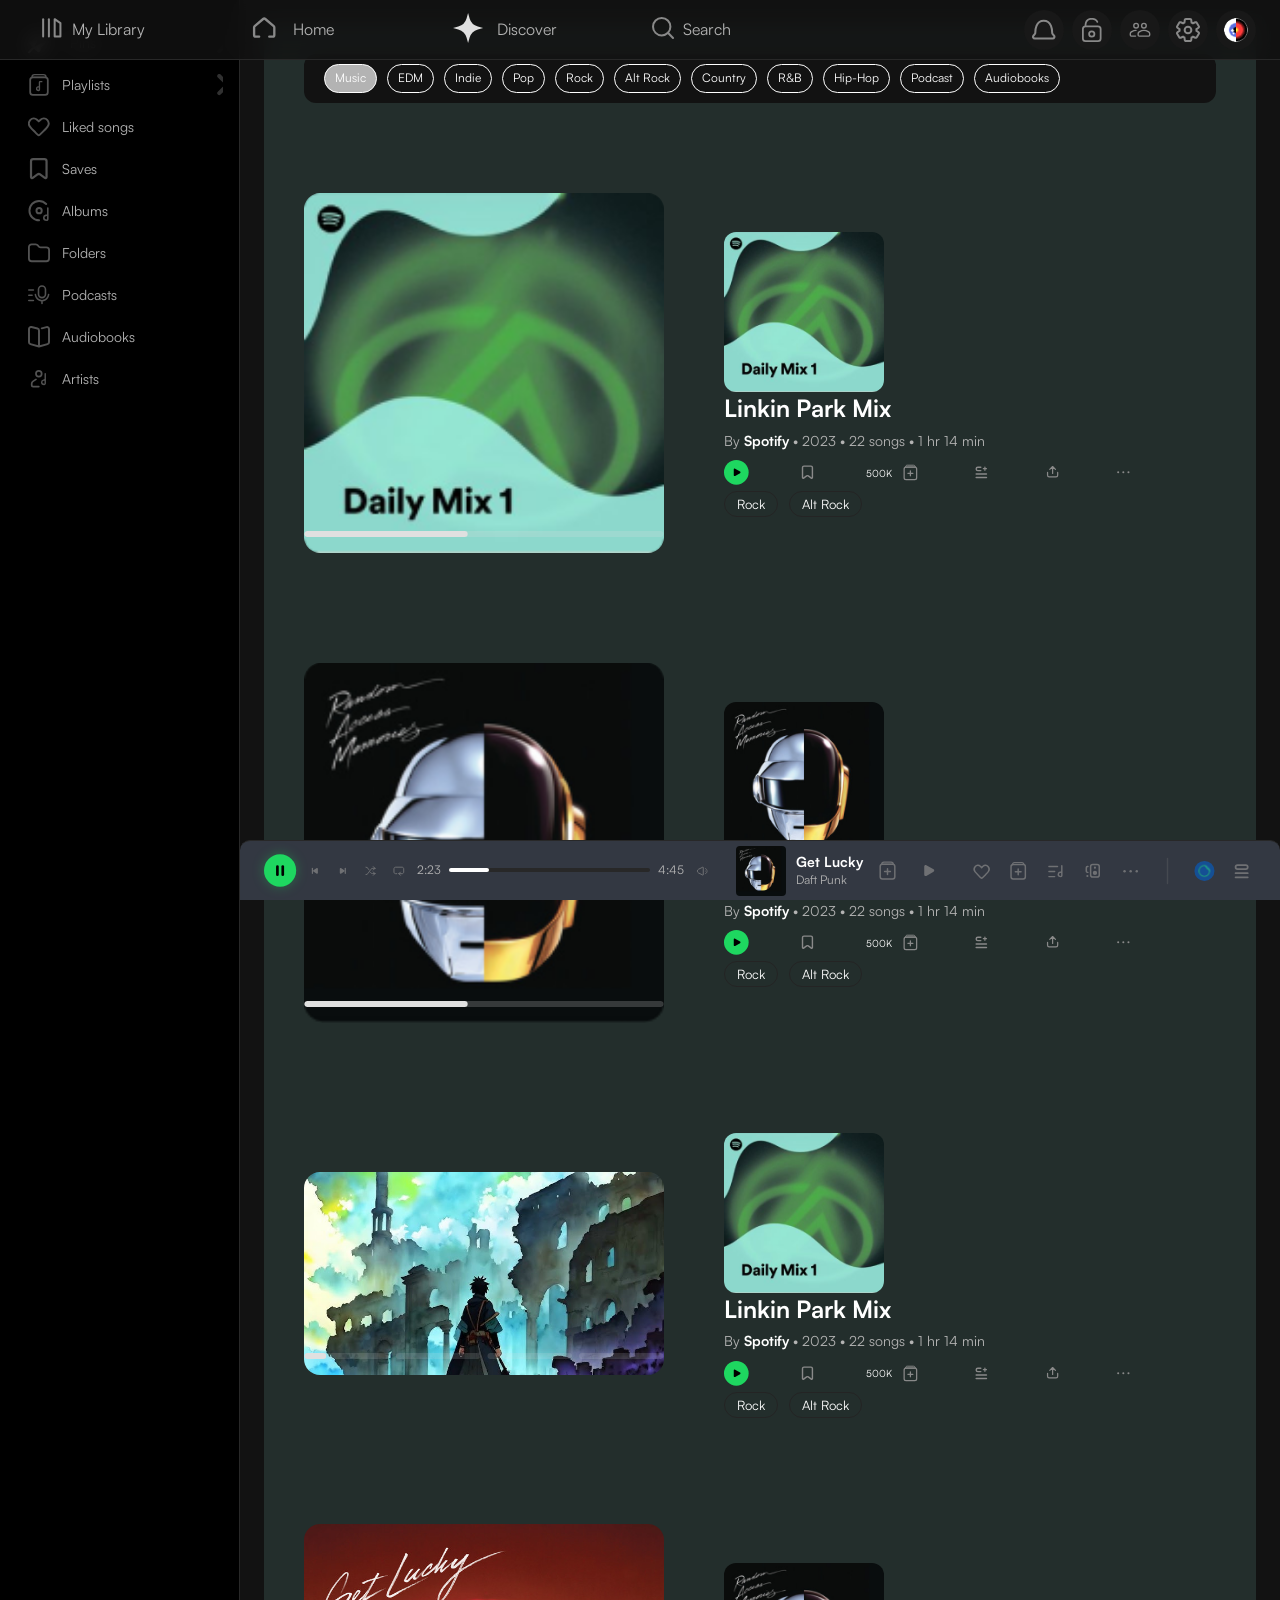
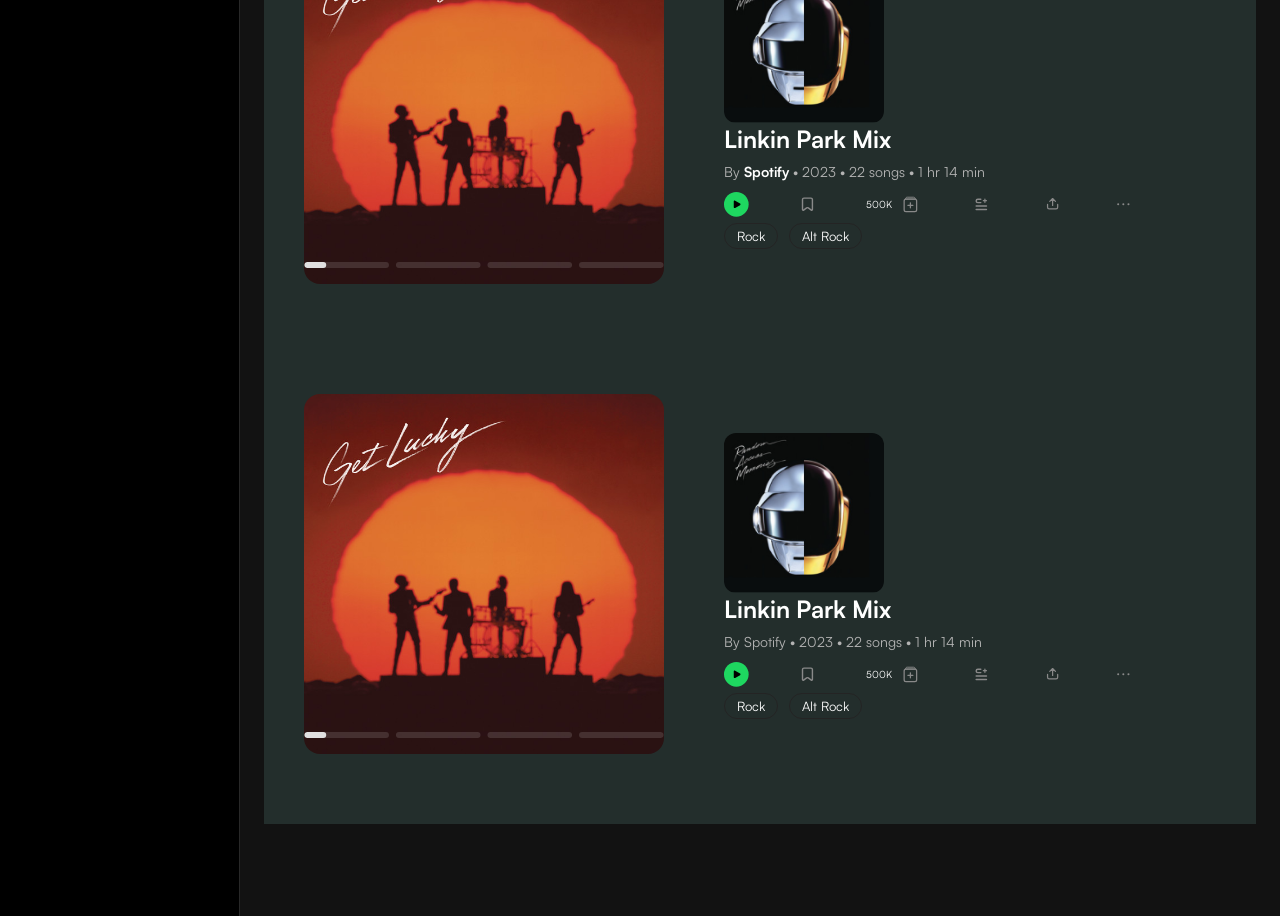
==== commit cbc36284: "update discover images" ====
--- a/Discover.html
+++ b/Discover.html
@@ -5,7 +5,7 @@
     <meta charset="UTF-8">
     <meta name="viewport" content="width=device-width, initial-scale=1.0">
     <title>Spotify Markup</title>
-    <link rel="stylesheet" href="styles/main.css">
+    <link rel="stylesheet" href="./styles/main.css">
 </head>
 
 <body>
@@ -296,16 +296,16 @@
 
                             <!-- left image -->
                             <div class="discover-image">
-                                <img src="assets/images/discover 2.png" alt="discover">
-
-                                <img src="/assets/icons/line-discover.svg" class="line-icon" alt="line">
+                                <img src="./assets/images/discover 2.png" alt="discover">
+
+                                <img src="./assets/icons/line-discover.svg" class="line-icon" alt="line">
                             </div>
 
                             <!-- right playlist info -->
                             <div class="discover-info">
 
                                 <div class="playlist">
-                                    <img class="cover" src="assets/images/discover 2.png" alt="playlist">
+                                    <img class="cover" src="./assets/images/discover 2.png" alt="playlist">
 
                                     <div class="text">
                                         <h1>Linkin Park Mix</h1>
@@ -313,13 +313,13 @@
                                         </p>
 
                                         <div class="actions">
-                                            <img src="/assets/icons/discover-cover1.svg">
-                                            <img src="/assets/icons/discover-cover2.svg">
+                                            <img src="./assets/icons/discover-cover1.svg">
+                                            <img src="./assets/icons/discover-cover2.svg">
                                             <span>500K</span>
-                                            <img src="assets/icons/discover-cover3.svg">
-                                            <img src="assets/icons/discover-cover4.svg">
-                                            <img src="assets/icons/discover-cover5.svg">
-                                            <img src="assets/icons/discover-cover6.svg">
+                                            <img src="./assets/icons/discover-cover3.svg">
+                                            <img src="./assets/icons/discover-cover4.svg">
+                                            <img src="./assets/icons/discover-cover5.svg">
+                                            <img src="./assets/icons/discover-cover6.svg">
                                         </div>
 
                                         <div class="tags">
@@ -334,15 +334,15 @@
 
                         <div class="discover-card">
                             <div class="discover-image">
-                                <img src="assets/images/discover 4.png" alt="discover">
-                                <img src="assets/icons/line-discover.svg" class="line-icon" alt="line">
+                                <img src="./assets/images/discover 4.png" alt="discover">
+                                <img src="./assets/icons/line-discover.svg" class="line-icon" alt="line">
                             </div>
 
                             <!-- right playlist info -->
                             <div class="discover-info">
 
                                 <div class="playlist">
-                                    <img class="cover" src="assets/images/discover 4.png" alt="playlist">
+                                    <img class="cover" src="./assets/images/discover 4.png" alt="playlist">
 
                                     <div class="text">
                                         <h1>Linkin Park Mix</h1>
@@ -350,13 +350,13 @@
                                         </p>
 
                                         <div class="actions">
-                                            <img src="/assets/icons/discover-cover1.svg">
-                                            <img src="/assets/icons/discover-cover2.svg">
+                                            <img src="./assets/icons/discover-cover1.svg">
+                                            <img src="./assets/icons/discover-cover2.svg">
                                             <span>500K</span>
-                                            <img src="assets/icons/discover-cover3.svg">
-                                            <img src="assets/icons/discover-cover4.svg">
-                                            <img src="assets/icons/discover-cover5.svg">
-                                            <img src="assets/icons/discover-cover6.svg">
+                                            <img src="./assets/icons/discover-cover3.svg">
+                                            <img src="./assets/icons/discover-cover4.svg">
+                                            <img src="./assets/icons/discover-cover5.svg">
+                                            <img src="./assets/icons/discover-cover6.svg">
                                         </div>
 
                                         <div class="tags">
@@ -371,15 +371,15 @@
 
                         <div class="discover-card">
                             <div class="discover-image">
-                                <img src="assets/images/discover 1.png" alt="discover">
-                                <img src="assets/icons/discover lines.svg" class="line-icon" alt="line">
+                                <img src="./assets/images/discover 1.png" alt="discover">
+                                <img src="./assets/icons/discover lines.svg" class="line-icon" alt="line">
                             </div>
 
                             <!-- right playlist info -->
                             <div class="discover-info">
 
                                 <div class="playlist">
-                                    <img class="cover" src="assets/images/discover 2.png" alt="playlist">
+                                    <img class="cover" src="./assets/images/discover 2.png" alt="playlist">
 
                                     <div class="text">
                                         <h1>Linkin Park Mix</h1>
@@ -387,13 +387,13 @@
                                         </p>
 
                                         <div class="actions">
-                                            <img src="/assets/icons/discover-cover1.svg">
-                                            <img src="/assets/icons/discover-cover2.svg">
+                                            <img src="./assets/icons/discover-cover1.svg">
+                                            <img src="./assets/icons/discover-cover2.svg">
                                             <span>500K</span>
-                                            <img src="assets/icons/discover-cover3.svg">
-                                            <img src="assets/icons/discover-cover4.svg">
-                                            <img src="assets/icons/discover-cover5.svg">
-                                            <img src="assets/icons/discover-cover6.svg">
+                                            <img src="./assets/icons/discover-cover3.svg">
+                                            <img src="./assets/icons/discover-cover4.svg">
+                                            <img src="./assets/icons/discover-cover5.svg">
+                                            <img src="./assets/icons/discover-cover6.svg">
                                         </div>
 
                                         <div class="tags">
@@ -408,15 +408,15 @@
                         <div class="discover-card">
 
                             <div class="discover-image">
-                                <img src="assets/images/discover 3.png" alt="">
-                                <img src="assets/icons/discover lines.svg" class="line-icon" alt="line">
+                                <img src="./assets/images/discover 3.png" alt="">
+                                <img src="./assets/icons/discover lines.svg" class="line-icon" alt="line">
                             </div>
 
                             <!-- right playlist info -->
                             <div class="discover-info">
 
                                 <div class="playlist">
-                                    <img class="cover" src="assets/images/discover 4.png" alt="playlist">
+                                    <img class="cover" src="./assets/images/discover 4.png" alt="playlist">
 
                                     <div class="text">
                                         <h1>Linkin Park Mix</h1>
@@ -424,13 +424,13 @@
                                         </p>
 
                                         <div class="actions">
-                                            <img src="/assets/icons/discover-cover1.svg">
-                                            <img src="/assets/icons/discover-cover2.svg">
+                                            <img src="./assets/icons/discover-cover1.svg">
+                                            <img src="./assets/icons/discover-cover2.svg">
                                             <span>500K</span>
-                                            <img src="assets/icons/discover-cover3.svg">
-                                            <img src="assets/icons/discover-cover4.svg">
-                                            <img src="assets/icons/discover-cover5.svg">
-                                            <img src="assets/icons/discover-cover6.svg">
+                                            <img src="./assets/icons/discover-cover3.svg">
+                                            <img src="./assets/icons/discover-cover4.svg">
+                                            <img src="./assets/icons/discover-cover5.svg">
+                                            <img src="./assets/icons/discover-cover6.svg">
                                         </div>
 
                                         <div class="tags">
@@ -448,28 +448,28 @@
                         <div class="discover-card">
 
                             <div class="discover-image">
-                                <img src="assets/images/discover 3.png" alt="">
-                                <img src="assets/icons/discover lines.svg" class="line-icon" alt="line">
+                                <img src="./assets/images/discover 3.png" alt="">
+                                <img src="./assets/icons/discover lines.svg" class="line-icon" alt="line">
                             </div>
 
                             <!-- right playlist info -->
                             <div class="discover-info">
 
                                 <div class="playlist">
-                                    <img class="cover" src="assets/images/discover 4.png" alt="playlist">
+                                    <img class="cover" src="./assets/images/discover 4.png" alt="playlist">
 
                                     <div class="text">
                                         <h1>Linkin Park Mix</h1>
                                         <p>By Spotify • 2023 • 22 songs • 1 hr 14 min</p>
 
                                         <div class="actions">
-                                            <img src="/assets/icons/discover-cover1.svg">
-                                            <img src="/assets/icons/discover-cover2.svg">
+                                            <img src="./assets/icons/discover-cover1.svg">
+                                            <img src="./assets/icons/discover-cover2.svg">
                                             <span>500K</span>
-                                            <img src="assets/icons/discover-cover3.svg">
-                                            <img src="assets/icons/discover-cover4.svg">
-                                            <img src="assets/icons/discover-cover5.svg">
-                                            <img src="assets/icons/discover-cover6.svg">
+                                            <img src="./assets/icons/discover-cover3.svg">
+                                            <img src="./assets/icons/discover-cover4.svg">
+                                            <img src="./assets/icons/discover-cover5.svg">
+                                            <img src="./assets/icons/discover-cover6.svg">
                                         </div>
 
                                         <div class="tags">
--- a/styles/main.css
+++ b/styles/main.css
@@ -1,3 +1,4 @@
+@charset "UTF-8";
 *,
 *::before,
 *::after {
@@ -38,154 +39,475 @@
 
 html {
   font-size: 62.5%;
+  overflow-x: hidden;
 }
 
 body {
-  font-family: "Arial", sans-serif;
+  font-family: "Satoshi", sans-serif;
   background-color: #121212;
   color: #ffffff;
   line-height: 1.4;
-}
-
+  overflow-x: hidden;
+}
+
+@font-face {
+  font-family: "Satoshi";
+  src: url("../assets/fonts/Satoshi-Regular.woff2") format("woff2");
+  font-weight: 400;
+  font-style: normal;
+}
+@font-face {
+  font-family: "Satoshi";
+  src: url("../assets/fonts/Satoshi-Bold.woff2") format("woff2");
+  font-weight: 700;
+  font-style: normal;
+}
+.browse-blue {
+  background: #1e3264;
+}
+
+.browse-orange {
+  background: #e13300;
+}
+
+.browse-purple {
+  background: #8d67ab;
+}
+
+.browse-pink {
+  background: #e8115b;
+}
+
+.browse-yellow {
+  background: #b06239;
+}
+
+/* ================================
+   App Layout
+================================ */
 .app {
   min-height: 100vh;
+  background-color: #121212;
+  color: #ffffff;
   display: flex;
   flex-direction: column;
-}
-
+  overflow-x: hidden;
+}
+
+/* ================================
+   Header
+================================ */
+.header {
+  height: 6rem;
+  padding: 0 2.4rem;
+  display: flex;
+  align-items: center;
+  justify-content: space-between;
+  background-color: #121212;
+  border-bottom: 0.1rem solid #282828;
+  flex-shrink: 0;
+}
+
+/* ================================
+   Main Wrapper
+================================ */
 .layout {
-  display: flex;
   flex: 1;
+  display: flex;
+  overflow: hidden;
+}
+
+/* ================================
+   Right Side Column
+================================ */
+.main {
+  flex: 1;
+  min-width: 0;
+  min-height: 0;
+  display: flex;
+  flex-direction: column;
+  overflow: hidden;
+}
+
+/* ================================
+   Scrollable Content
+================================ */
+.content {
+  flex: 1;
+  overflow-y: auto;
+  overflow-x: hidden;
+  padding: 2.4rem;
+  padding-bottom: calc(6rem + 3.2rem);
+}
+.content::-webkit-scrollbar {
+  display: none;
+}
+
+.browse-header {
+  display: flex;
+  justify-content: space-between;
+  align-items: center;
+  margin-top: 2.4rem;
+}
+
+.browse-header-left {
+  display: flex;
+  flex-direction: column;
+  gap: 0.4rem;
+}
+
+.browse-subtitle {
+  font-size: 1.4rem;
+  color: #b3b3b3;
+}
+
+.browse-scroll {
+  overflow-x: auto;
+}
+
+.browse-scroll::-webkit-scrollbar {
+  display: none;
+}
+
+.browse-grid {
+  display: flex;
+  gap: 1.6rem;
+  width: max-content;
+}
+
+.browse {
+  display: flex;
+  flex-direction: column;
+  gap: 3.2rem;
+}
+
+.slider-arrows {
+  display: flex;
+  gap: 0.8rem;
+}
+
+.arrow {
+  width: 3.2rem;
+  height: 3.2rem;
+  border-radius: 50%;
+  background: rgba(255, 255, 255, 0.08);
+  border: none;
+  cursor: pointer;
+}
+
+.mobile-search {
+  display: none;
+}
+
+@media (max-width: 768px) {
+  .mobile-search {
+    display: block;
+    padding: 1.6rem;
+  }
+}
+.search-wrapper {
+  display: flex;
+  align-items: center;
+  gap: 1rem;
+}
+
+.search-bar {
+  position: relative;
+  flex: 1;
+}
+
+.search-input {
+  width: 100%;
+  height: 4.4rem;
+  border-radius: 2.4rem;
+  border: none;
+  background: #1f1f1f;
+  color: white;
+  padding: 0 1.6rem 0 4rem;
+  font-size: 1.4rem;
+}
+
+.search-icon {
+  position: absolute;
+  left: 1.4rem;
+  top: 50%;
+  transform: translateY(-50%);
+  width: 2rem;
+  opacity: 0.7;
+}
+
+.camera-btn {
+  width: 4.4rem;
+  height: 4.4rem;
+  border-radius: 50%;
+  background: #1f1f1f;
+  border: none;
+  display: flex;
+  align-items: center;
+  justify-content: center;
+}
+
+.camera-btn img {
+  width: 2rem;
 }
 
 .header {
   position: fixed;
   top: 0;
   left: 0;
+  backdrop-filter: blur(10px);
+  background: rgba(18, 18, 18, 0.8);
+  height: 6rem;
+  padding: 0 2.4rem;
+  display: flex;
   width: 100%;
   height: 6rem;
+  align-items: center;
+  justify-content: space-between;
+  border-bottom: 0.1rem solid #282828;
+  z-index: 30;
+}
+
+.header-list {
+  display: flex;
+  align-items: center;
+  gap: 2.4rem;
+}
+
+.header-button {
+  width: 18rem;
+  display: flex;
+  align-items: center;
+  gap: 0.8rem;
+  padding: 0.8rem 1.6rem;
+  background: none;
+  border: none;
+  border-radius: 0.4rem;
+  color: #b3b3b3;
+  transition: 0.2s ease;
+}
+
+.header-text {
+  font-size: 1.6rem;
+  font-weight: 500;
+}
+
+.header-button:hover {
+  background: #1a1a1a;
+  color: #ffffff;
+}
+
+.header-icons {
+  display: flex;
+  align-items: center;
+  gap: 0.8rem;
+}
+
+.icon-button {
+  width: 4rem;
+  height: 4rem;
+  border-radius: 50%;
+  border: none;
+  background: #181818;
+  display: flex;
+  align-items: center;
+  justify-content: center;
+  cursor: pointer;
+  transition: 0.2s ease;
+}
+
+.icon-button svg,
+.icon-button img {
+  width: 2.4rem;
+  height: 2.4rem;
+}
+
+.icon-button:hover {
+  background: #1a1a1a;
+}
+
+.lock-btn.active {
+  background: #1db954;
+}
+
+.lock-btn.active svg {
+  stroke: #fff;
+}
+
+.discover-header {
+  display: flex;
+  gap: 1rem;
+  padding: 1rem 2rem;
+  margin-bottom: 2rem;
+  background-color: #121212;
+  border-radius: 1.2rem;
+}
+
+.discover-header .category {
+  color: #ffffff;
+  background: transparent;
+  border: 0.1rem solid #ffffff;
+  border-radius: 2rem;
+  padding: 0.5rem 1rem;
+  font-size: 1.2rem;
+  cursor: pointer;
+  transition: all 0.2s;
+}
+
+.discover-header .category:hover {
+  background-color: #b3b3b3;
+  border-color: #ffffff;
+}
+
+.discover-header .category.active {
+  background-color: #b3b3b3;
+  border-color: #ffffff;
+}
+
+.discover {
+  display: flex;
+  flex-direction: column;
+  gap: 3rem;
+  padding: 3rem 4rem;
+  background-color: rgba(140, 216, 204, 0.1411764706);
+}
+
+.discover-card {
+  display: flex;
+  align-items: center;
+  gap: 6rem;
+  padding: 4rem 0;
+}
+
+.discover-image img {
+  width: 36rem;
+  border-radius: 1.6rem;
+}
+
+.playlist {
+  display: flex;
+  align-items: center;
+  gap: 2rem;
+}
+
+.cover {
+  width: 16rem;
+  border-radius: 1.2rem;
+}
+
+.text h1 {
+  font-size: 2.4rem;
+  margin-bottom: 0.5rem;
+}
+
+.text p {
+  color: #b3b3b3;
+  font-size: 1.4rem;
+}
+
+.bold-text {
+  font-weight: 700;
+  color: #ffffff;
+}
+
+.actions {
+  display: flex;
+  align-items: center;
+  gap: 1.5rem;
+  margin-top: 1rem;
+}
+
+.tags {
+  margin-top: 1rem;
+}
+
+.tags span {
+  border: 0.1rem solid #242424;
+  padding: 0.4rem 1.2rem;
+  border-radius: 2rem;
+  font-size: 1.3rem;
+  margin-right: 0.8rem;
+}
+
+.discover-image {
+  position: relative;
+}
+
+.line-icon {
+  position: absolute;
+  bottom: 1.6rem;
+  left: 50%;
+  transform: translateX(-50%);
+  width: 6rem;
+  cursor: pointer;
+  transition: transform 0.2s;
+}
+
+.line-icon:hover {
+  transform: translateX(-50%) scale(1.1);
+}
+
+.discover-image img,
+.discover-info .cover,
+.actions img {
+  transition: transform 0.3s ease, box-shadow 0.3s ease;
+}
+
+.discover-image img:hover,
+.discover-info .cover:hover {
+  transform: scale(1.05);
+  box-shadow: 0 1rem 3rem #1a1a1a;
+}
+
+.actions img:hover {
+  transform: scale(1.1);
+}
+
+@media (max-width: 768px) {
+  .discover-image {
+    display: none;
+  }
+  .discover-header {
+    display: none;
+  }
+}
+.sidebar {
+  width: 24rem;
+  flex-shrink: 0;
   background-color: #000000;
-}
-
-.sidebar {
+  border-right: 0.1rem solid #282828;
+  padding: 2.4rem 1.6rem;
   display: flex;
   flex-direction: column;
-  flex: 0 0 24rem;
-  width: 24rem;
-  background-color: #000000;
-}
-
-.main {
-  flex: 1;
-  display: flex;
-  flex-direction: column;
-  padding-bottom: 8rem;
-}
-
-.content {
+  overflow: hidden;
+}
+
+.sidebar-nav {
   flex: 1;
   overflow-y: auto;
-  padding: 2.4rem;
-}
-
-.player {
-  position: fixed;
-  bottom: 0;
-  left: 0;
-  width: 100%;
-  height: 8rem;
-  background-color: #181818;
-  border-top: 0.1rem solid #282828;
-}
-
-@media (min-width: 1200px) {
-  .layout {
-    display: flex;
-  }
-}
-.header {
-  display: flex;
-  justify-content: space-between;
-  align-items: center;
-  padding: 1.6rem 2.4rem;
-  background-color: #181818;
-}
-
-.header-list {
-  display: flex;
-  align-items: center;
-  gap: 2.4rem;
-}
-
-.header-left {
-  width: 24rem;
-}
-
-.header-center {
-  margin-right: 2.4rem;
-}
-
-.header-right {
-  display: flex;
-  gap: 1.6rem;
-}
-
-.header-nav {
-  display: flex;
-  gap: 2.4rem;
-}
-
-.nav-link {
-  color: #b3b3b3;
-  font-size: 1.4rem;
-  text-decoration: none;
-  transition: color 0.2s ease;
-}
-
-.nav-link:hover {
-  color: #ffffff;
-}
-
-.nav-link.active {
-  color: #ffffff;
-  font-weight: 600;
-}
-
-.icon-btn {
-  display: flex;
-  align-items: center;
-  gap: 0.6rem;
-  background: transparent;
-  border: none;
-  cursor: pointer;
-}
-.icon-btn:hover {
-  color: #ffffff;
-}
-
-.sidebar {
-  background: #000000;
-  width: 24rem;
-  padding-top: 6rem;
-}
-.sidebar .sidebar-nav {
-  margin-bottom: 2.4rem;
-}
-.sidebar button.sidebar-list {
+}
+
+.sidebar-nav::-webkit-scrollbar {
+  display: none;
+}
+
+.sidebar-list {
   display: flex;
   flex-direction: column;
-  gap: 1.6rem;
-}
-.sidebar .sidebar-item {
+  gap: 0.4rem;
+}
+
+.sidebar-item {
   list-style: none;
 }
-.sidebar .sidebar-link {
+
+.sidebar-link {
   all: unset;
   display: flex;
   align-items: center;
   justify-content: space-between;
   width: 100%;
-  padding: 1.6rem 1.6rem;
+  padding: 0.8rem 1.2rem;
   border-radius: 0.4rem;
   background: transparent;
   border: none;
@@ -193,47 +515,54 @@
   outline: none;
   color: #b3b3b3;
   font-size: 1.4rem;
+  gap: 1.2rem;
   cursor: pointer;
   transition: 0.2s ease;
 }
-.sidebar .sidebar-link:hover {
-  color: #ffffff;
-}
-.sidebar .sidebar-icon svg {
+.sidebar-link:hover {
+  color: #ffffff;
+}
+
+.sidebar-icon svg {
   fill: #b3b3b3;
   transition: 0.2s;
   margin-right: 0.8rem;
 }
-.sidebar .sidebar-link:hover .sidebar-icon svg {
+
+.sidebar-link:hover .sidebar-icon svg {
   fill: #1db954;
 }
-.sidebar .sidebar-icon,
-.sidebar .sidebar-right-icon {
-  display: flex;
-  align-items: center;
-}
-.sidebar .sidebar-icon img,
-.sidebar .sidebar-right-icon img {
+
+.sidebar-icon,
+.sidebar-right-icon {
+  display: flex;
+  align-items: center;
+  justify-content: center;
+}
+
+.sidebar-icon img,
+.sidebar-right-icon img {
   display: block;
   width: 2.2rem;
   height: 2.2rem;
   opacity: 0.6;
   transition: 0.2s ease;
 }
-.sidebar button.sidebar-link:hover img {
+
+button.sidebar-link:hover img {
   opacity: 1;
 }
-.sidebar .sidebar-icon img {
-  margin-right: 0.8rem;
-}
-.sidebar .sidebar-text {
+
+.sidebar-text {
   flex: 1;
   text-align: left;
+  font-weight: 500;
   overflow: hidden;
   text-overflow: ellipsis;
   white-space: nowrap;
 }
-.sidebar .sidebar-right-icon {
+
+.sidebar-right-icon {
   opacity: 0.6;
   margin-left: auto;
 }
@@ -272,12 +601,13 @@
 body {
   background: #000000;
   color: #ffffff;
-  padding: 4rem;
+  padding: 0;
 }
 
 .container {
   width: 100%;
   max-width: 100%;
+  padding: 4rem;
 }
 
 .toolbar {
@@ -392,23 +722,30 @@
 }
 
 .playlist {
+  display: table-cell;
   width: 100%;
   max-width: 100%;
+  margin: 0 auto;
   border-collapse: collapse;
+  table-layout: fixed;
+}
+
+th, td {
+  vertical-align: top;
 }
 
 th {
+  vertical-align: top;
+  padding: 0.5rem 1rem;
   color: #b3b3b3;
   font-size: 1.8rem;
   text-align: left;
-  padding-bottom: 1.5rem;
   border-bottom: 1px solid #282828;
 }
 
 td {
   font-size: 1.4rem;
   padding: 1rem 1rem;
-  vertical-align: middle;
 }
 
 .song-row {
@@ -418,7 +755,7 @@
 
 .song-row:hover {
   background-color: #242424;
-  border-bottom: 1px solid #181818;
+  border-bottom: 1px solid #333842;
 }
 
 .song {
@@ -430,8 +767,7 @@
 .song img {
   width: 4rem;
   height: 4rem;
-  -o-object-fit: cover;
-     object-fit: cover;
+  object-fit: cover;
 }
 
 .title {
@@ -493,45 +829,596 @@
   border-color: #1db954;
 }
 
+@media (min-width: 1200px) {
+  .sidebar {
+    display: block;
+  }
+}
+.player {
+  position: fixed;
+  bottom: 0;
+  left: 24rem;
+  width: calc(100% - 24rem);
+  height: 6rem;
+  background: #333842;
+  border-top: 0.1rem solid #282828;
+  border-radius: 1rem 1rem 0 0;
+  display: grid;
+  grid-template-columns: 1fr auto auto;
+  align-items: center;
+  padding: 0 2.4rem;
+  z-index: 20;
+}
+
+/* როცა sidebar ჩანს */
+@media (min-width: 1200px) {
+  .player {
+    left: 24rem;
+    width: calc(100% - 24rem);
+  }
+}
+.player-left {
+  display: flex;
+  align-items: center;
+  gap: 1.6rem;
+}
+
+.player-controls {
+  display: flex;
+  align-items: center;
+  gap: 0.8rem;
+}
+
+.control-btn img {
+  width: 3rem;
+  height: 3rem;
+  opacity: 0.7;
+  transition: opacity 0.2s ease, transform 0.2s ease;
+}
+
+.control-btn:hover img {
+  opacity: 1;
+  transform: scale(1.1);
+}
+
+.play-btn img {
+  width: 5rem;
+  height: 5rem;
+  display: block;
+  filter: drop-shadow(0 0 6px rgba(29, 185, 84, 0.4));
+}
+
+.progress-wrapper {
+  display: flex;
+  align-items: center;
+  gap: 0.8rem;
+  width: 40rem;
+  max-width: 100%;
+}
+
+.time {
+  font-size: 1.2rem;
+  color: #b3b3b3;
+}
+
+.progress-bar {
+  flex: 1;
+  height: 0.4rem;
+  background: #282828;
+  border-radius: 2rem;
+  cursor: pointer;
+  position: relative;
+}
+
+.progress {
+  width: 20%;
+  height: 100%;
+  background: #ffffff;
+  border-radius: 2rem;
+}
+
+.progress-bar:hover .progress {
+  background: #1db954;
+}
+
+.player-center {
+  display: flex;
+  align-items: center;
+  gap: 1rem;
+  justify-self: center;
+  padding: 0 2.4rem;
+}
+
+.player-cover {
+  width: 5rem;
+  height: 5rem;
+  border-radius: 0.4rem;
+}
+
+.player-info {
+  display: flex;
+  flex-direction: column;
+}
+
+.song-title {
+  font-size: 1.4rem;
+  font-weight: 600;
+}
+
+.song-artist {
+  font-size: 1.2rem;
+  color: #b3b3b3;
+}
+
+.player-right {
+  display: flex;
+  align-items: center;
+  gap: 0.8rem;
+}
+
+.player-right img {
+  width: 3rem;
+  height: 3rem;
+}
+
+@media (max-width: 768px) {
+  .player {
+    bottom: 6rem;
+    left: 1rem;
+    width: calc(100% - 2rem);
+    display: flex;
+    align-items: center;
+    height: 5rem;
+    padding: 0 1rem;
+    border-radius: 1rem;
+  }
+  .player-left,
+  .player-right {
+    display: none;
+  }
+  .player-center {
+    display: flex;
+    align-items: center;
+    gap: 1rem;
+    padding: 0;
+    width: 100%;
+    min-width: 0;
+  }
+  .player-info {
+    flex: 1;
+    min-width: 0;
+  }
+  .player-cover {
+    width: 3.6rem;
+    height: 3.6rem;
+    flex-shrink: 0;
+  }
+  .song-title {
+    font-size: 1.3rem;
+    font-weight: 600;
+    max-width: 100%;
+    overflow: hidden;
+    text-overflow: ellipsis;
+    white-space: nowrap;
+  }
+  .song-artist {
+    font-size: 1.1rem;
+    color: #b3b3b3;
+    max-width: 100%;
+    overflow: hidden;
+    text-overflow: ellipsis;
+    white-space: nowrap;
+  }
+  .player-center .control-btn {
+    flex-shrink: 0;
+  }
+  .player-center .control-btn img {
+    width: 3rem;
+    height: 3rem;
+  }
+  .play-btn img {
+    width: 3rem;
+    height: 3rem;
+    filter: none;
+  }
+}
+.mobile-nav {
+  display: none;
+}
+
+@media (max-width: 768px) {
+  .mobile-nav {
+    position: fixed;
+    bottom: 0;
+    left: 0;
+    width: 100%;
+    height: 6rem;
+    background: #121212;
+    display: flex;
+    justify-content: space-around;
+    align-items: center;
+    border-top: 0.1rem solid #282828;
+    z-index: 20;
+  }
+}
+.mobile-nav-item {
+  display: flex;
+  flex-direction: column;
+  align-items: center;
+  font-size: 1rem;
+  color: #b3b3b3;
+  background: none;
+  border: none;
+}
+
+.mobile-nav-item img {
+  width: 3rem;
+  height: 3rem;
+  margin-bottom: 0.2rem;
+}
+
+@media (max-width: 768px) {
+  .sidebar {
+    display: none;
+  }
+  .filters {
+    overflow-x: auto;
+    white-space: nowrap;
+  }
+  .content {
+    padding-bottom: 12rem;
+  }
+  .header {
+    display: none;
+  }
+}
+.mobile-cards {
+  display: none;
+}
+
+.mobile-card {
+  display: flex;
+  width: 25rem;
+  height: 6.8rem;
+  align-items: center;
+  gap: 1rem;
+  background: #181818;
+  border-radius: 0.6rem;
+  padding: 0.6rem;
+}
+
+.mobile-card span {
+  font-size: 1.3rem;
+  font-weight: 500;
+  line-height: 1.2;
+  overflow: hidden;
+  text-overflow: ellipsis;
+  white-space: nowrap;
+}
+
+.mobile-card img {
+  width: 4rem;
+  height: 4rem;
+  border-radius: 0.3rem;
+  object-fit: cover;
+}
+
+@media (max-width: 768px) {
+  .mobile-cards {
+    display: grid;
+    grid-template-columns: 1fr 1fr;
+    gap: 1rem;
+    margin-bottom: 2rem;
+  }
+}
+.mobile-nav-item.active {
+  color: #ffffff;
+}
+
+.mobile-nav-item.active img {
+  filter: brightness(1.3);
+}
+
+/* BUTTONS */
+.control-btn,
+.play-btn {
+  background: none;
+  border: none;
+  padding: 0;
+  cursor: pointer;
+  display: flex;
+  align-items: center;
+  justify-content: center;
+  transition: transform 0.2s ease, opacity 0.2s ease;
+}
+
+.control-btn:hover,
+.play-btn:hover {
+  transform: scale(1.05);
+  opacity: 0.9;
+}
+
+/* FILTER CHIPS */
+.filters {
+  display: flex;
+  align-items: center;
+  gap: 0.8rem;
+  margin-bottom: 2.4rem;
+  overflow-x: auto;
+  scrollbar-width: none;
+}
+.filters::-webkit-scrollbar {
+  display: none;
+}
+.filters .add-btn {
+  margin-left: auto;
+}
+
+.chip {
+  padding: 0.6rem 1.4rem;
+  border: none;
+  border-radius: 2rem;
+  background: #242424;
+  font-size: 1.3rem;
+  color: #b3b3b3;
+  cursor: pointer;
+  transition: background 0.2s ease, color 0.2s ease, transform 0.2s ease;
+  white-space: nowrap;
+}
+
+.chip:hover {
+  background: #1a1a1a;
+  color: #ffffff;
+  transform: translateY(-1px);
+}
+
+/* active chip */
+.chip-active {
+  background: #ffffff;
+  color: #121212;
+  transform: scale(0.96);
+}
+
+@media (max-width: 768px) {
+  .filters {
+    display: flex;
+    gap: 0.8rem;
+    overflow-x: auto;
+    white-space: nowrap;
+  }
+}
+.section {
+  margin-bottom: 4.8rem;
+}
+
+.section-header {
+  display: flex;
+  align-items: center;
+  justify-content: space-between;
+  gap: 1.6rem;
+  margin-bottom: 1.6rem;
+}
+
+.section-title {
+  font-size: 2.2rem;
+  font-weight: 700;
+  line-height: 1.2;
+  color: #ffffff;
+}
+
+.slider-arrows {
+  display: none;
+  align-items: center;
+  gap: 0.8rem;
+}
+
+.arrow {
+  width: 3.2rem;
+  height: 3.2rem;
+  border: none;
+  border-radius: 50%;
+  background-color: #181818;
+  color: #ffffff;
+  display: inline-flex;
+  align-items: center;
+  justify-content: center;
+  cursor: pointer;
+  transition: background-color 0.2s ease, transform 0.2s ease;
+}
+
+.arrow:hover {
+  background-color: #242424;
+  transform: scale(1.05);
+}
+
+.arrow-left::before {
+  content: "‹";
+  font-size: 1.8rem;
+  line-height: 1;
+}
+
+.arrow-right::before {
+  content: "›";
+  font-size: 1.8rem;
+  line-height: 1;
+}
+
+.cards-scroll {
+  overflow-x: auto;
+  overflow-y: hidden;
+  scroll-snap-align: start;
+  scrollbar-width: none;
+  scroll-behavior: smooth;
+}
+.cards-scroll::-webkit-scrollbar {
+  display: none;
+}
+
+@media (max-width: 768px) {
+  .cards-scroll {
+    overflow-x: auto;
+    scrollbar-width: none;
+  }
+  .cards-scroll::-webkit-scrollbar {
+    display: none;
+  }
+  .card-list {
+    display: grid;
+    grid-auto-flow: column;
+    grid-auto-columns: 16rem;
+    gap: 2.4rem;
+    width: max-content;
+  }
+  .card {
+    width: 100%;
+  }
+}
 .card-list {
-  display: flex;
+  display: grid;
+  grid-auto-flow: column;
+  grid-auto-columns: 17rem;
   gap: 1.6rem;
-  overflow-x: auto;
-  padding-bottom: 0.8rem;
+  width: max-content;
 }
 
 .card {
-  min-width: 16rem;
-  background-color: #181818;
+  width: 16rem;
+  min-width: 15rem;
   padding: 1.6rem;
   border-radius: 0.8rem;
-  flex-shrink: 0;
+  background-color: #181818;
+  display: flex;
+  flex-direction: column;
+  gap: 0.8rem;
+  transition: transform 0.2s ease, background-color 0.2s ease, box-shadow 0.2s ease;
+}
+
+.card:hover {
+  transform: translateY(-0.4rem);
+  background-color: #242424;
+  box-shadow: 0 0.8rem 2rem rgba(0, 0, 0, 0.35);
 }
 
 .card-image {
   width: 100%;
+  aspect-ratio: 1/1;
+  display: block;
+  object-fit: cover;
   border-radius: 0.4rem;
-  margin-bottom: 0.8rem;
+}
+
+.card-meta {
+  display: flex;
+  align-items: flex-start;
+  justify-content: space-between;
+  gap: 0.8rem;
 }
 
 .card-title {
   font-size: 1.4rem;
-  margin-bottom: 0.4rem;
+  font-weight: 600;
+  line-height: 1.35;
+  color: #ffffff;
 }
 
 .card-subtitle {
   font-size: 1.2rem;
+  line-height: 1.45;
   color: #b3b3b3;
 }
 
+.card-badge {
+  flex-shrink: 0;
+  font-size: 1.2rem;
+  line-height: 1;
+  color: #b3b3b3;
+}
+
 @media (min-width: 1200px) {
+  .slider-arrows {
+    display: inline-flex;
+  }
   .card-list {
+    gap: 2.4rem;
+  }
+}
+.card-image-wrapper {
+  position: relative;
+}
+
+.card-pin {
+  position: absolute;
+  top: 0.6rem;
+  right: 0.6rem;
+  width: 2rem;
+  height: 2rem;
+  background: #181818;
+  border-radius: 50%;
+  display: flex;
+  align-items: center;
+  justify-content: center;
+}
+
+.card-pin img {
+  width: 1.2rem;
+  height: 1.2rem;
+}
+
+.browse-card {
+  position: relative;
+  width: 14rem;
+  height: 16rem;
+  border-radius: 0.8rem;
+  padding: 1.6rem;
+  overflow: hidden;
+  flex-shrink: 0;
+  cursor: pointer;
+}
+
+.browse-card-title {
+  font-size: 1.6rem;
+  font-weight: 700;
+  color: white;
+  z-index: 2;
+  position: relative;
+}
+
+.browse-card-image {
+  position: absolute;
+  right: -1rem;
+  bottom: -1rem;
+  width: 8rem;
+  height: 8rem;
+  object-fit: cover;
+  transform: rotate(25deg);
+  box-shadow: 0 4px 20px rgba(0, 0, 0, 0.5);
+}
+
+.browse-card:hover {
+  transform: scale(1.03);
+  transition: transform 0.2s ease;
+}
+
+@media (max-width: 768px) {
+  .browse-scroll {
+    overflow: visible;
+  }
+  .browse-grid {
     display: grid;
-    grid-template-columns: repeat(6, 1fr);
-    gap: 2.4rem;
-    overflow: visible;
-  }
-  .card {
-    min-width: auto;
-  }
-}/*# sourceMappingURL=main.css.map */+    grid-template-columns: 1fr 1fr;
+    gap: 1.4rem;
+    width: 100%;
+  }
+  .browse-card {
+    width: 100%;
+    height: 11rem;
+  }
+  .content {
+    padding: 1.6rem;
+  }
+  .recent-searches {
+    display: none;
+  }
+}
+
+/*# sourceMappingURL=main.css.map */
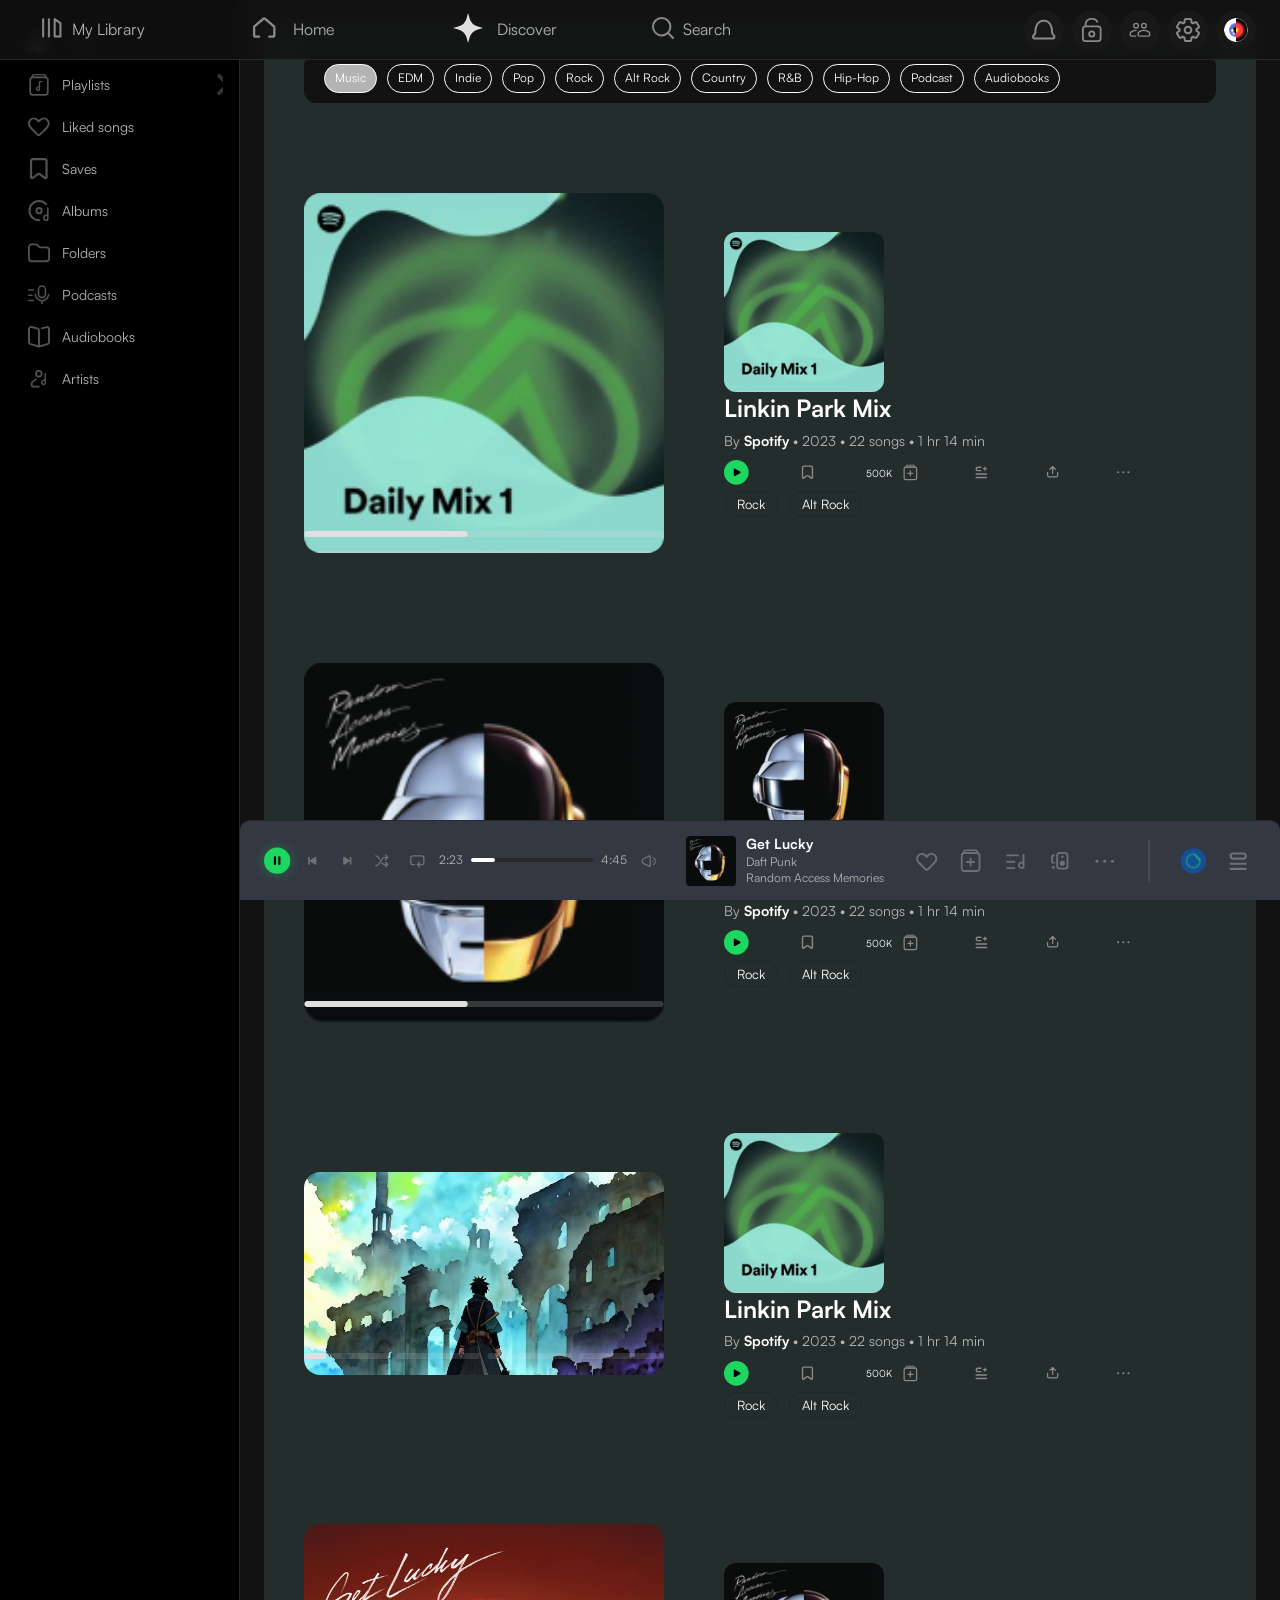
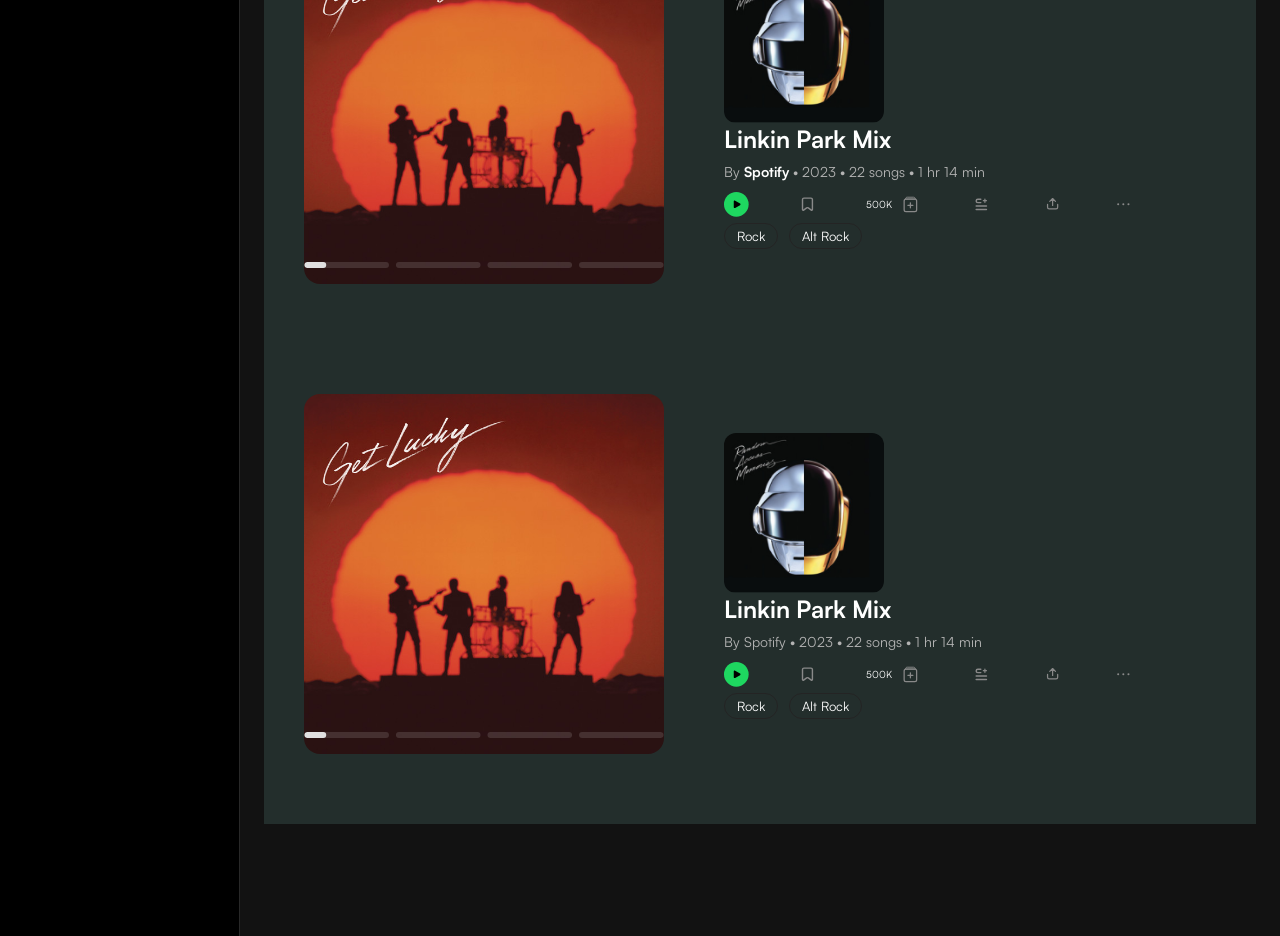
==== commit 086825ae: "update player svg size" ====
--- a/Discover.html
+++ b/Discover.html
@@ -528,22 +528,21 @@
             </div>
         </div>
         <!-- center-->
-        <div class="player-center">
-            <img src="./assets/images/player.png" alt="cover" class="player-cover">
-            <div class="player-info">
-                <div class="song-title">Get Lucky</div>
-                <div class="song-artist">Daft Punk</div>
-            </div>
-            <button class="control-btn">
-                <img src="./assets/icons/add.svg">
-            </button>
-
-            <button class="control-btn">
-                <img src="./assets/icons/play.svg">
-            </button>
+    <div class="player-center">
+      <img src="./assets/images/player.png" alt="cover" class="player-cover">
+      <div class="player-info">
+        <div class="song-title">Get Lucky</div>
+        <div class="song-artist">Daft Punk</div>
+        <div class="song-artist">Random Access Memories</div>
         </div>
-
-
+        <button class="control-btn mobile-play">
+            <img src="./assets/icons/add.svg">
+        </button>
+
+        <button class="control-btn mobile-play">
+            <img src="./assets/icons/play.svg">
+        </button>
+        </div>
         <!-- RIGHT -->
 
         <div class="player-right">
@@ -579,12 +578,16 @@
     <nav class="mobile-nav">
 
         <button class="mobile-nav-item active" onclick="window.location.href='index.html'">
-            <img src="./assets/icons/header 2.svg">
+            <svg width="41" height="41" viewBox="0 0 41 41" fill="none" xmlns="http://www.w3.org/2000/svg">
+            <path d="M25.2566 28.6243H28.6242C29.5541 28.6243 30.3079 27.8704 30.3079 26.9405V19.432C30.3079 18.9368 30.0899 18.4666 29.7118 18.1467L21.2929 11.023C20.6651 10.4918 19.7454 10.4918 19.1176 11.023L10.6987 18.1467C10.3206 18.4666 10.1025 18.9368 10.1025 19.432V26.9405C10.1025 27.8704 10.8564 28.6243 11.7863 28.6243H15.1539" stroke="#898989" stroke-width="2.3573" stroke-linecap="round" stroke-linejoin="round"/>
+             </svg>
             <span>Home</span>
         </button>
 
         <button class="mobile-nav-item" onclick="window.location.href='Discover.html'">
-            <img src="./assets/icons/header 3.svg">
+            <svg width="41" height="41" viewBox="0 0 41 41" fill="none" xmlns="http://www.w3.org/2000/svg">
+            <path d="M20.5898 29.5869C21.8154 25.2217 25.2266 21.8105 29.5918 20.585L31.3867 20.0811L29.5918 19.5771C25.2266 18.3516 21.8154 14.9404 20.5898 10.5752L20.0859 8.78027L19.582 10.5752C18.3565 14.9404 14.9452 18.3516 10.5801 19.5771L8.78516 20.0811L10.5801 20.585C14.9452 21.8105 18.3565 25.2217 19.582 29.5869L20.0859 31.3818L20.5898 29.5869Z" fill="#E0E0E0" stroke="#E0E0E0" stroke-width="2"/>
+            </svg>
             <span>Discover</span>
         </button>
 
--- a/styles/main.css
+++ b/styles/main.css
@@ -137,7 +137,7 @@
   overflow-y: auto;
   overflow-x: hidden;
   padding: 2.4rem;
-  padding-bottom: calc(6rem + 3.2rem);
+  padding-bottom: calc(8rem + 3.2rem);
 }
 .content::-webkit-scrollbar {
   display: none;
@@ -839,7 +839,7 @@
   bottom: 0;
   left: 24rem;
   width: calc(100% - 24rem);
-  height: 6rem;
+  height: 8rem;
   background: #333842;
   border-top: 0.1rem solid #282828;
   border-radius: 1rem 1rem 0 0;
@@ -870,8 +870,8 @@
 }
 
 .control-btn img {
-  width: 3rem;
-  height: 3rem;
+  width: 5rem;
+  height: 5rem;
   opacity: 0.7;
   transition: opacity 0.2s ease, transform 0.2s ease;
 }
@@ -892,8 +892,7 @@
   display: flex;
   align-items: center;
   gap: 0.8rem;
-  width: 40rem;
-  max-width: 100%;
+  width: 35rem;
 }
 
 .time {
@@ -940,6 +939,10 @@
   flex-direction: column;
 }
 
+.player-center .mobile-play {
+  display: none;
+}
+
 .song-title {
   font-size: 1.4rem;
   font-weight: 600;
@@ -957,8 +960,8 @@
 }
 
 .player-right img {
-  width: 3rem;
-  height: 3rem;
+  width: 5rem;
+  height: 5rem;
 }
 
 @media (max-width: 768px) {
@@ -1013,13 +1016,16 @@
     flex-shrink: 0;
   }
   .player-center .control-btn img {
-    width: 3rem;
-    height: 3rem;
+    width: 5rem;
+    height: 5rem;
   }
   .play-btn img {
-    width: 3rem;
-    height: 3rem;
+    width: 5rem;
+    height: 5rem;
     filter: none;
+  }
+  .player-center .mobile-play {
+    display: flex;
   }
 }
 .mobile-nav {
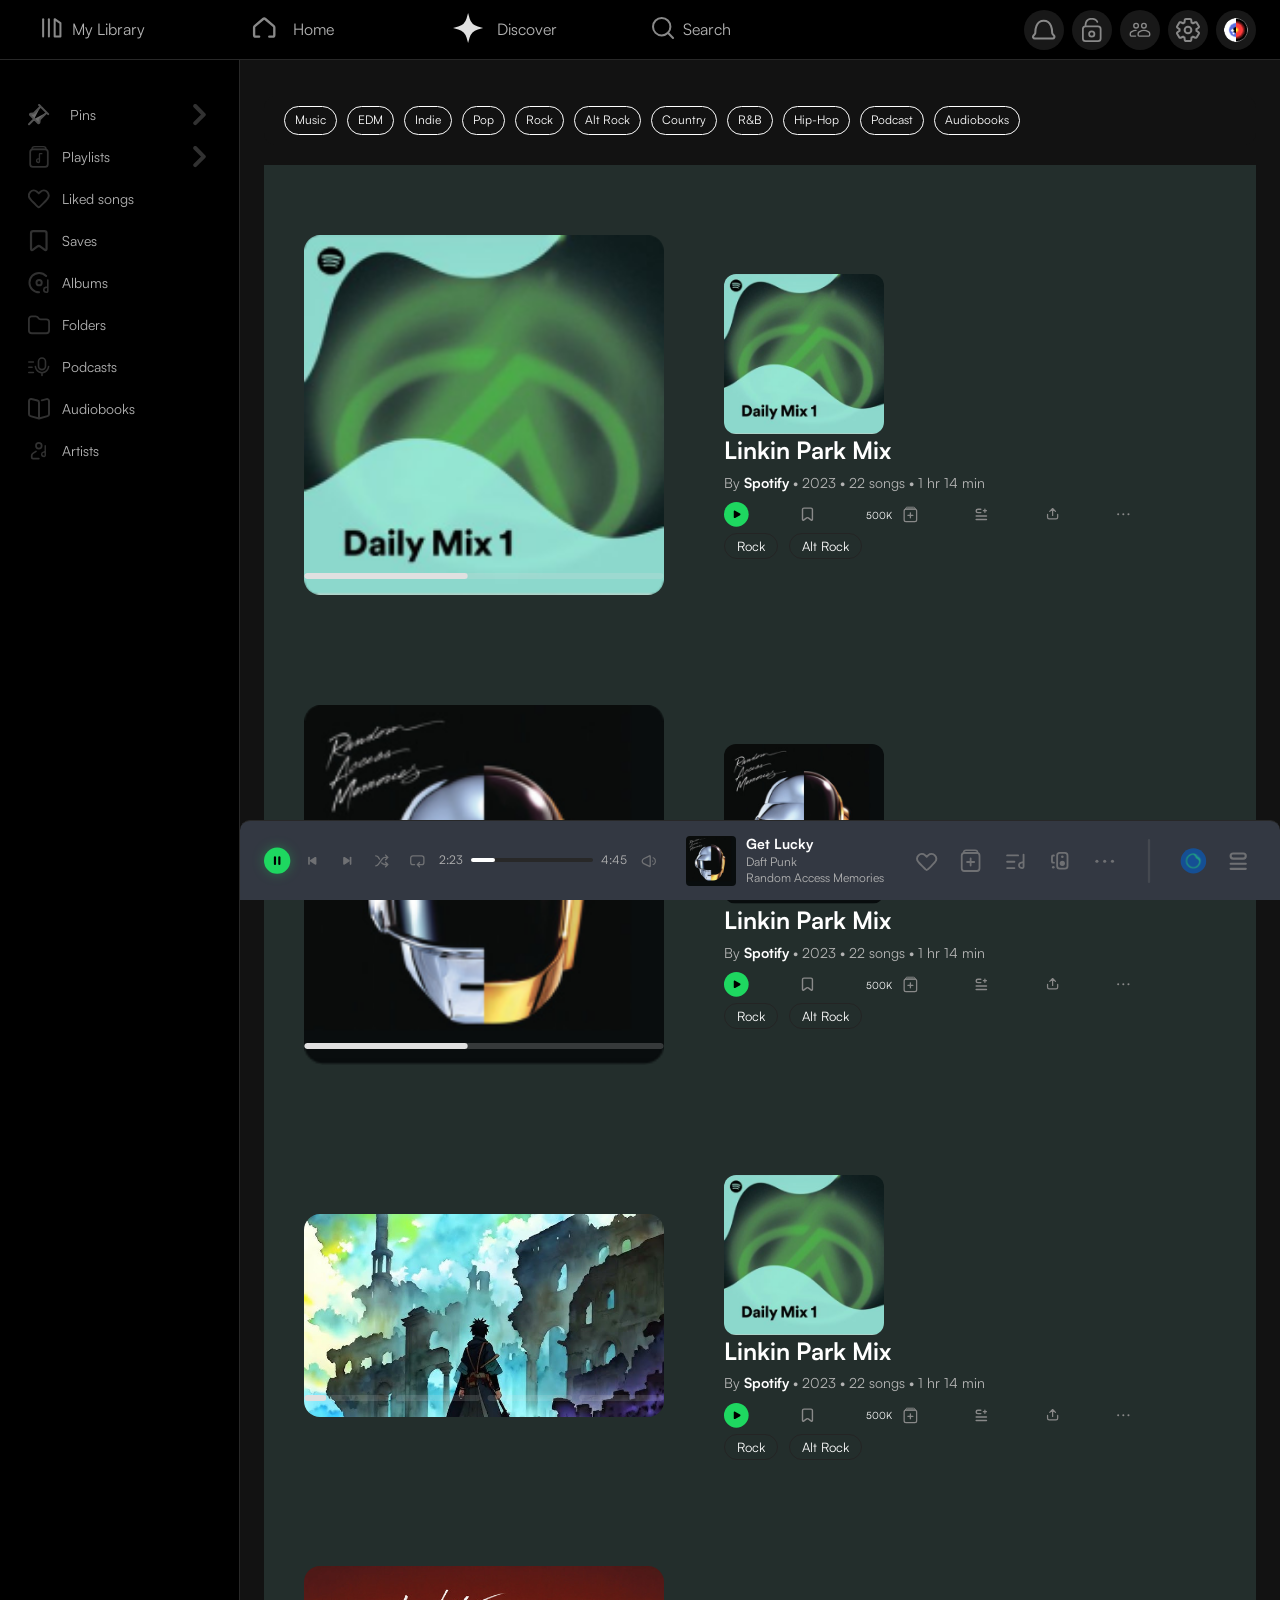
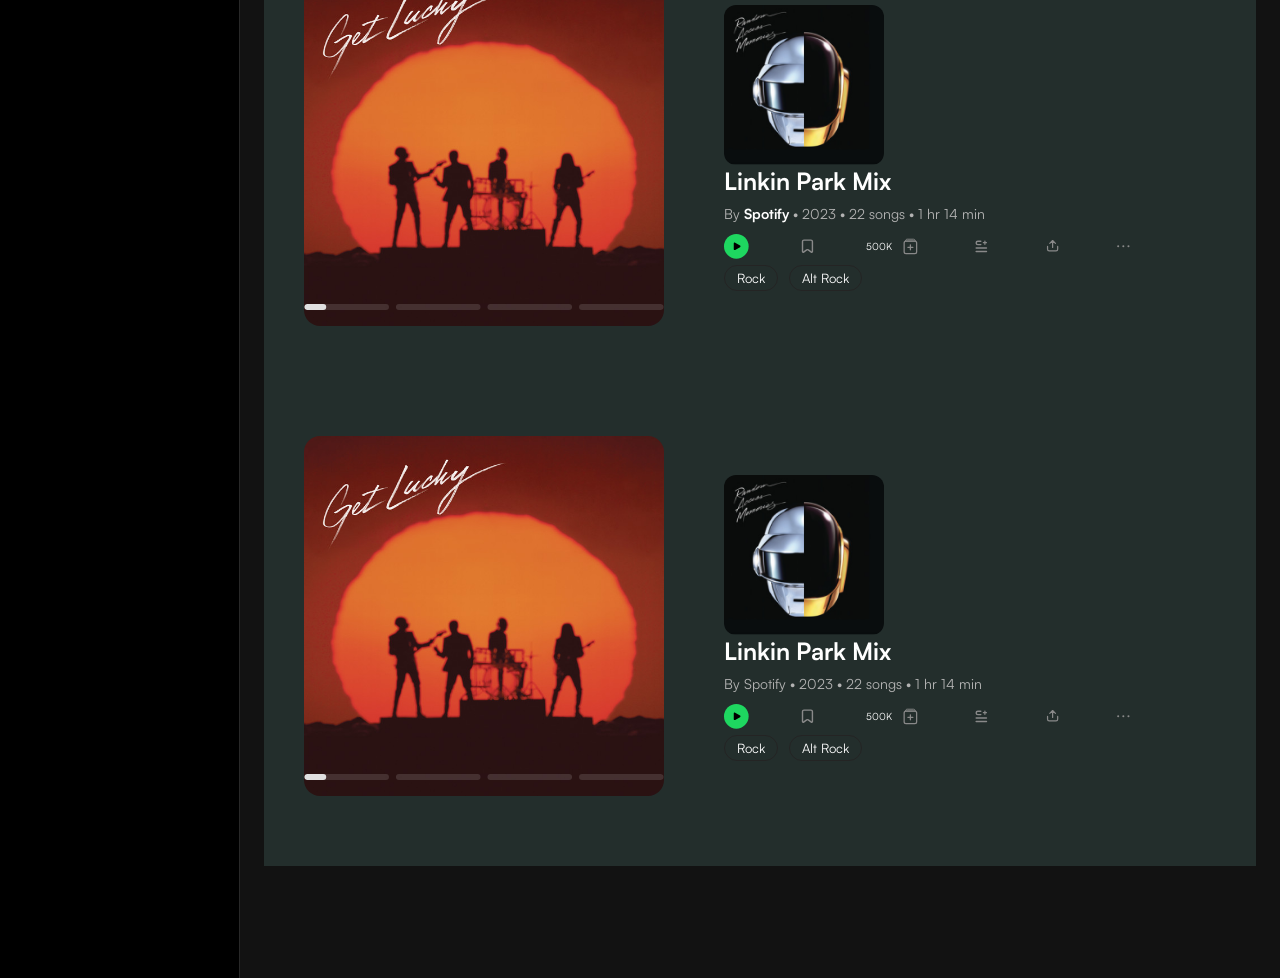
==== commit 1b62bc6c: "fix chip problems with padding" ====
--- a/Discover.html
+++ b/Discover.html
@@ -276,9 +276,9 @@
                     </div> -->
 
                     <!-- section -->
-                    <section class="discover">
+                    
                         <div class="discover-header">
-                            <button class="category active">Music</button>
+                            <button class="category">Music</button>
                             <button class="category">EDM</button>
                             <button class="category">Indie</button>
                             <button class="category">Pop</button>
@@ -291,7 +291,7 @@
                             <button class="category">Audiobooks</button>
                         </div>
 
-
+                         <section class="discover">  
                         <div class="discover-card">
 
                             <!-- left image -->
--- a/styles/main.css
+++ b/styles/main.css
@@ -112,8 +112,10 @@
    Main Wrapper
 ================================ */
 .layout {
+  display: flex;
   flex: 1;
-  display: flex;
+  margin-top: 4.8rem;
+  height: calc(100vh - 4.8rem);
   overflow: hidden;
 }
 
@@ -127,6 +129,7 @@
   display: flex;
   flex-direction: column;
   overflow: hidden;
+  padding-top: 2.4rem;
 }
 
 /* ================================
@@ -256,12 +259,11 @@
   top: 0;
   left: 0;
   backdrop-filter: blur(10px);
-  background: rgba(18, 18, 18, 0.8);
+  background: #000000;
   height: 6rem;
   padding: 0 2.4rem;
   display: flex;
   width: 100%;
-  height: 6rem;
   align-items: center;
   justify-content: space-between;
   border-bottom: 0.1rem solid #282828;
@@ -331,7 +333,7 @@
 }
 
 .lock-btn.active svg {
-  stroke: #fff;
+  stroke: #ffffff;
 }
 
 .discover-header {
@@ -476,10 +478,9 @@
   flex-shrink: 0;
   background-color: #000000;
   border-right: 0.1rem solid #282828;
-  padding: 2.4rem 1.6rem;
+  padding: 4.8rem 1.6rem;
   display: flex;
   flex-direction: column;
-  overflow: hidden;
 }
 
 .sidebar-nav {
@@ -502,7 +503,6 @@
 }
 
 .sidebar-link {
-  all: unset;
   display: flex;
   align-items: center;
   justify-content: space-between;
@@ -535,6 +535,7 @@
 
 .sidebar-icon,
 .sidebar-right-icon {
+  opacity: 0.6;
   display: flex;
   align-items: center;
   justify-content: center;
@@ -560,11 +561,6 @@
   overflow: hidden;
   text-overflow: ellipsis;
   white-space: nowrap;
-}
-
-.sidebar-right-icon {
-  opacity: 0.6;
-  margin-left: auto;
 }
 
 .sidebar-item {
